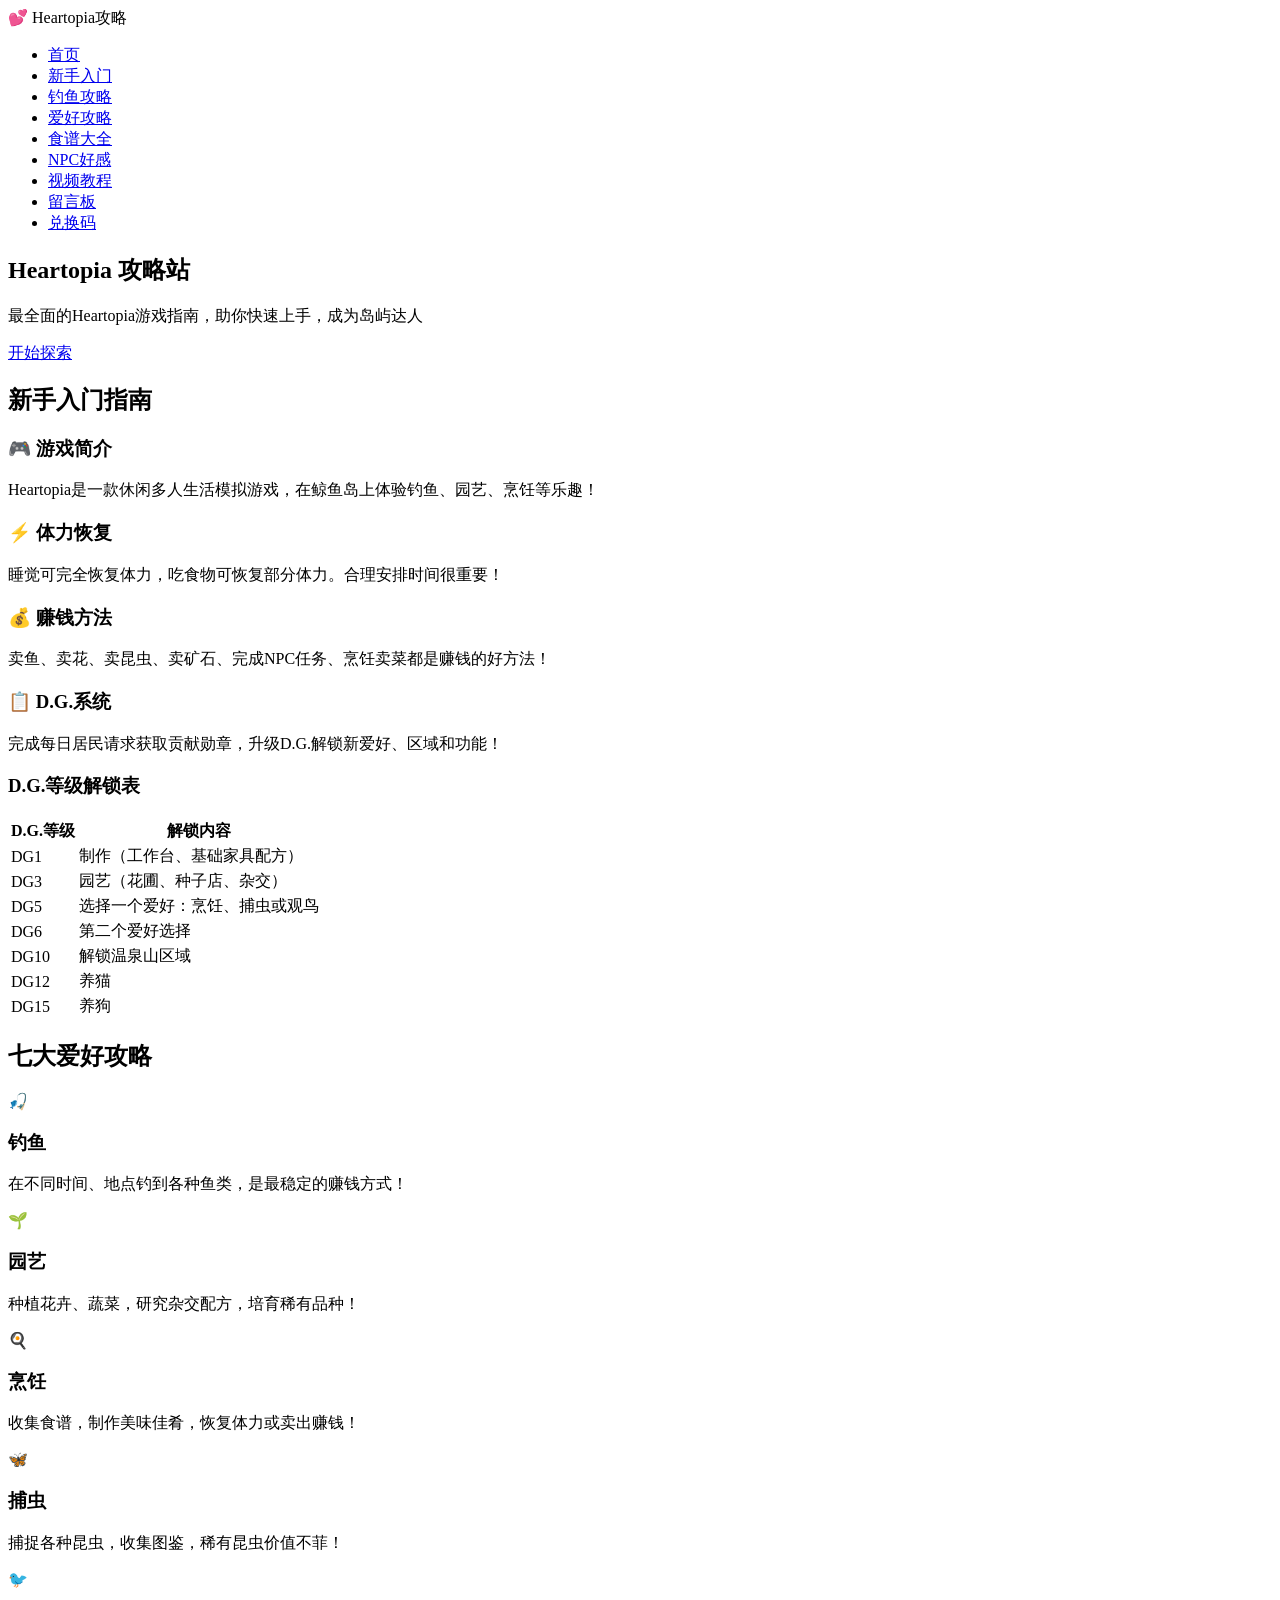
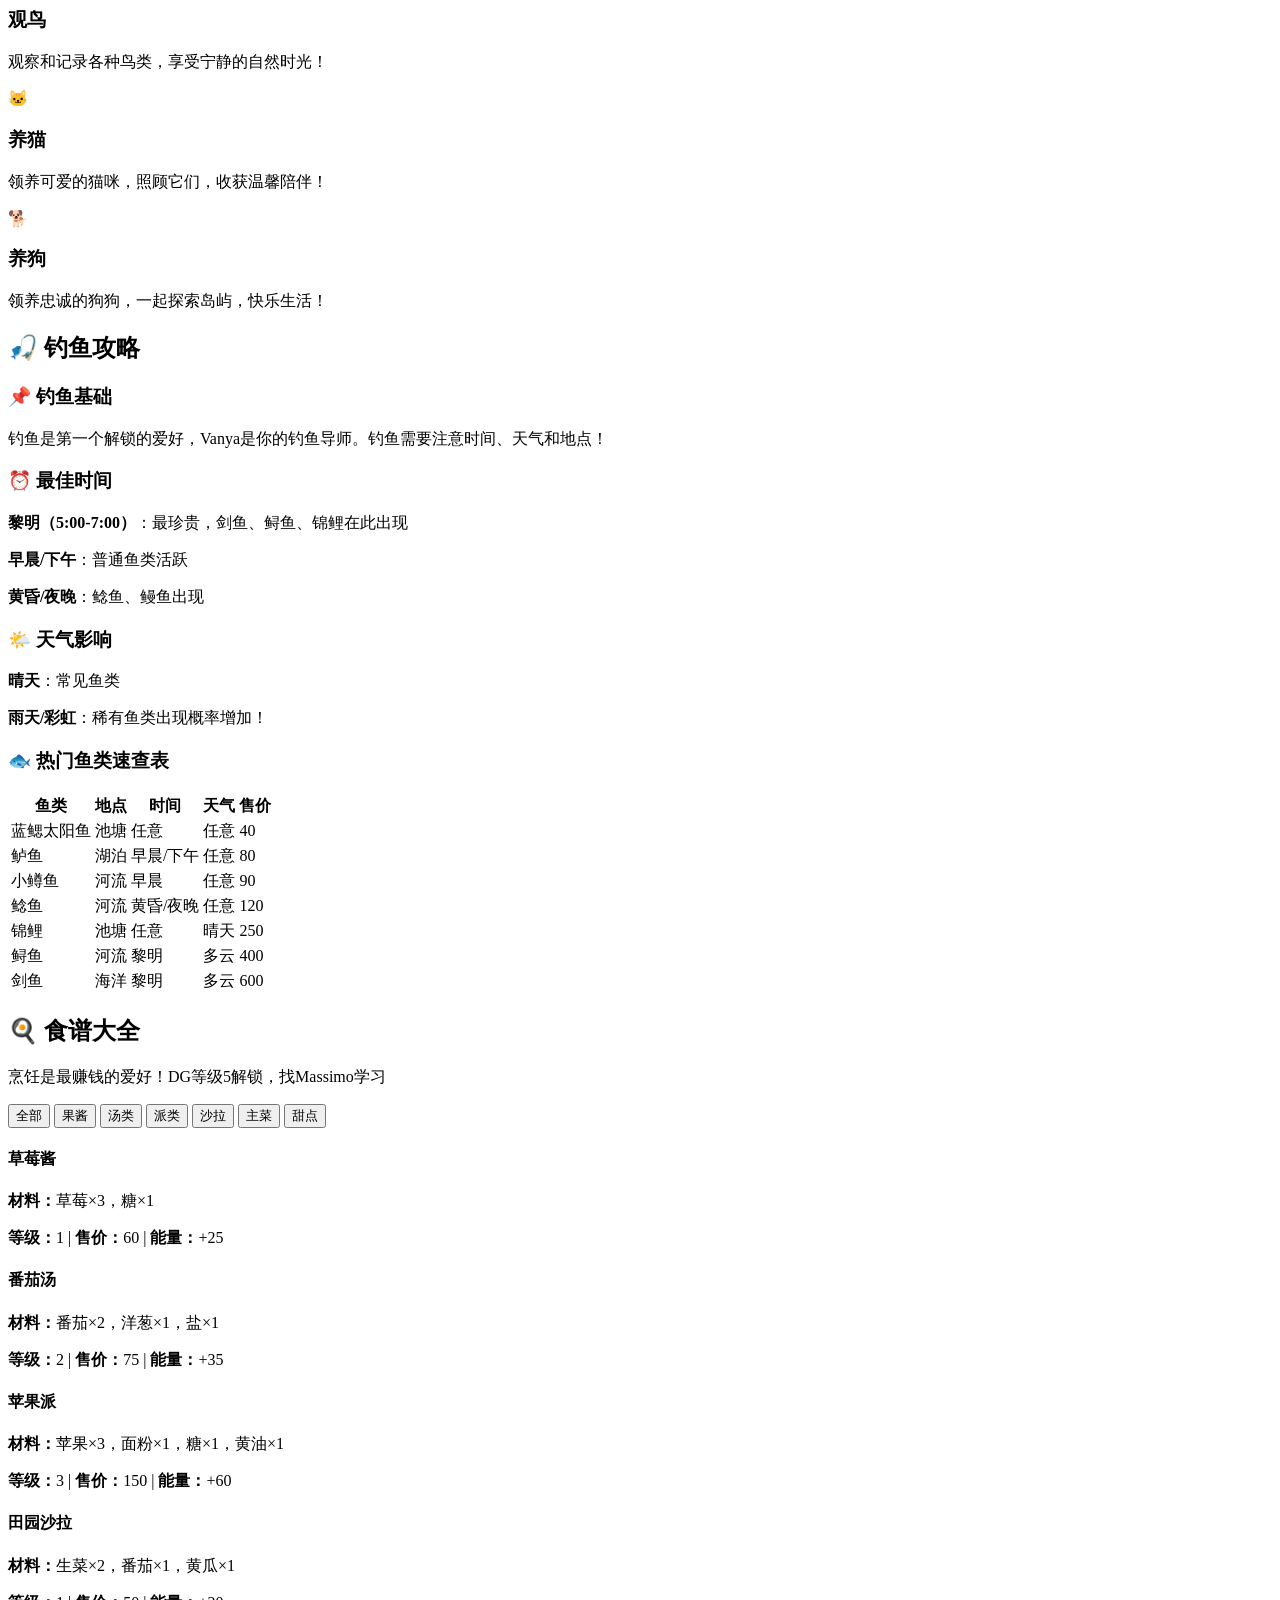
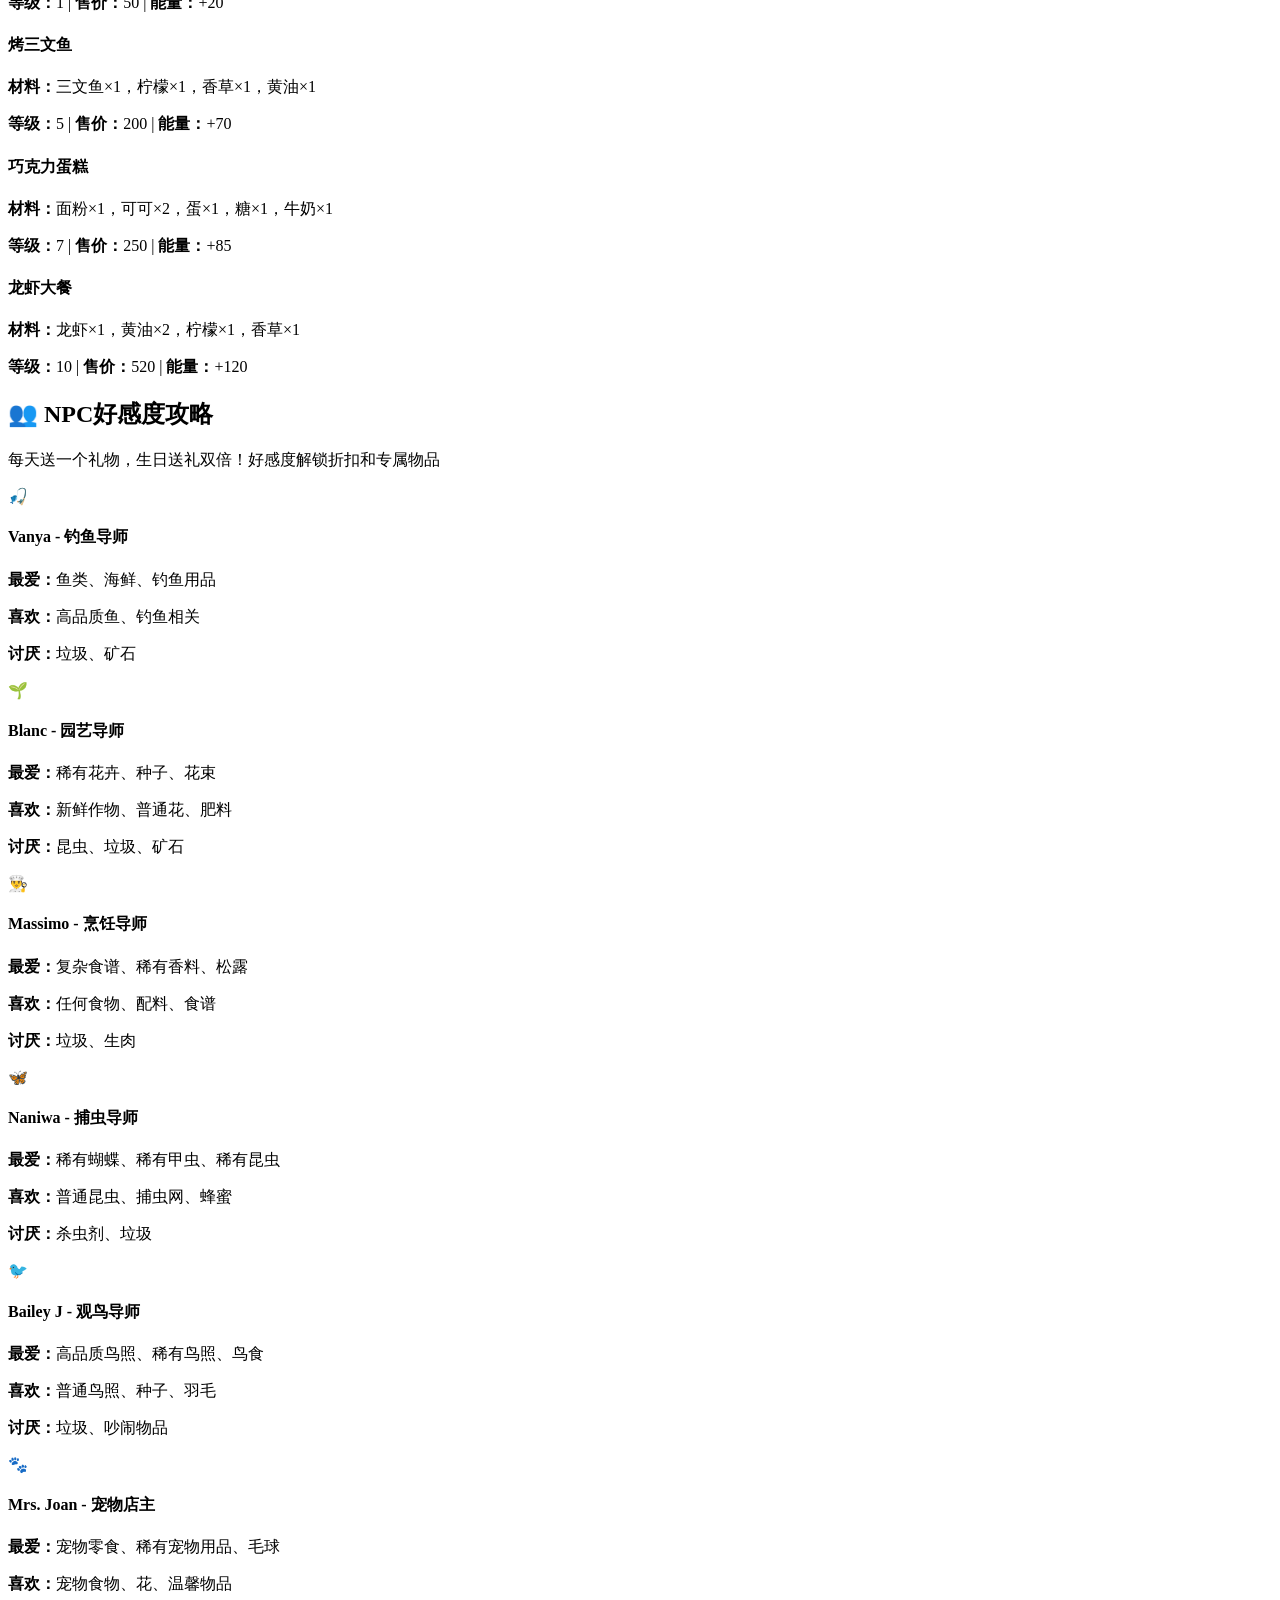
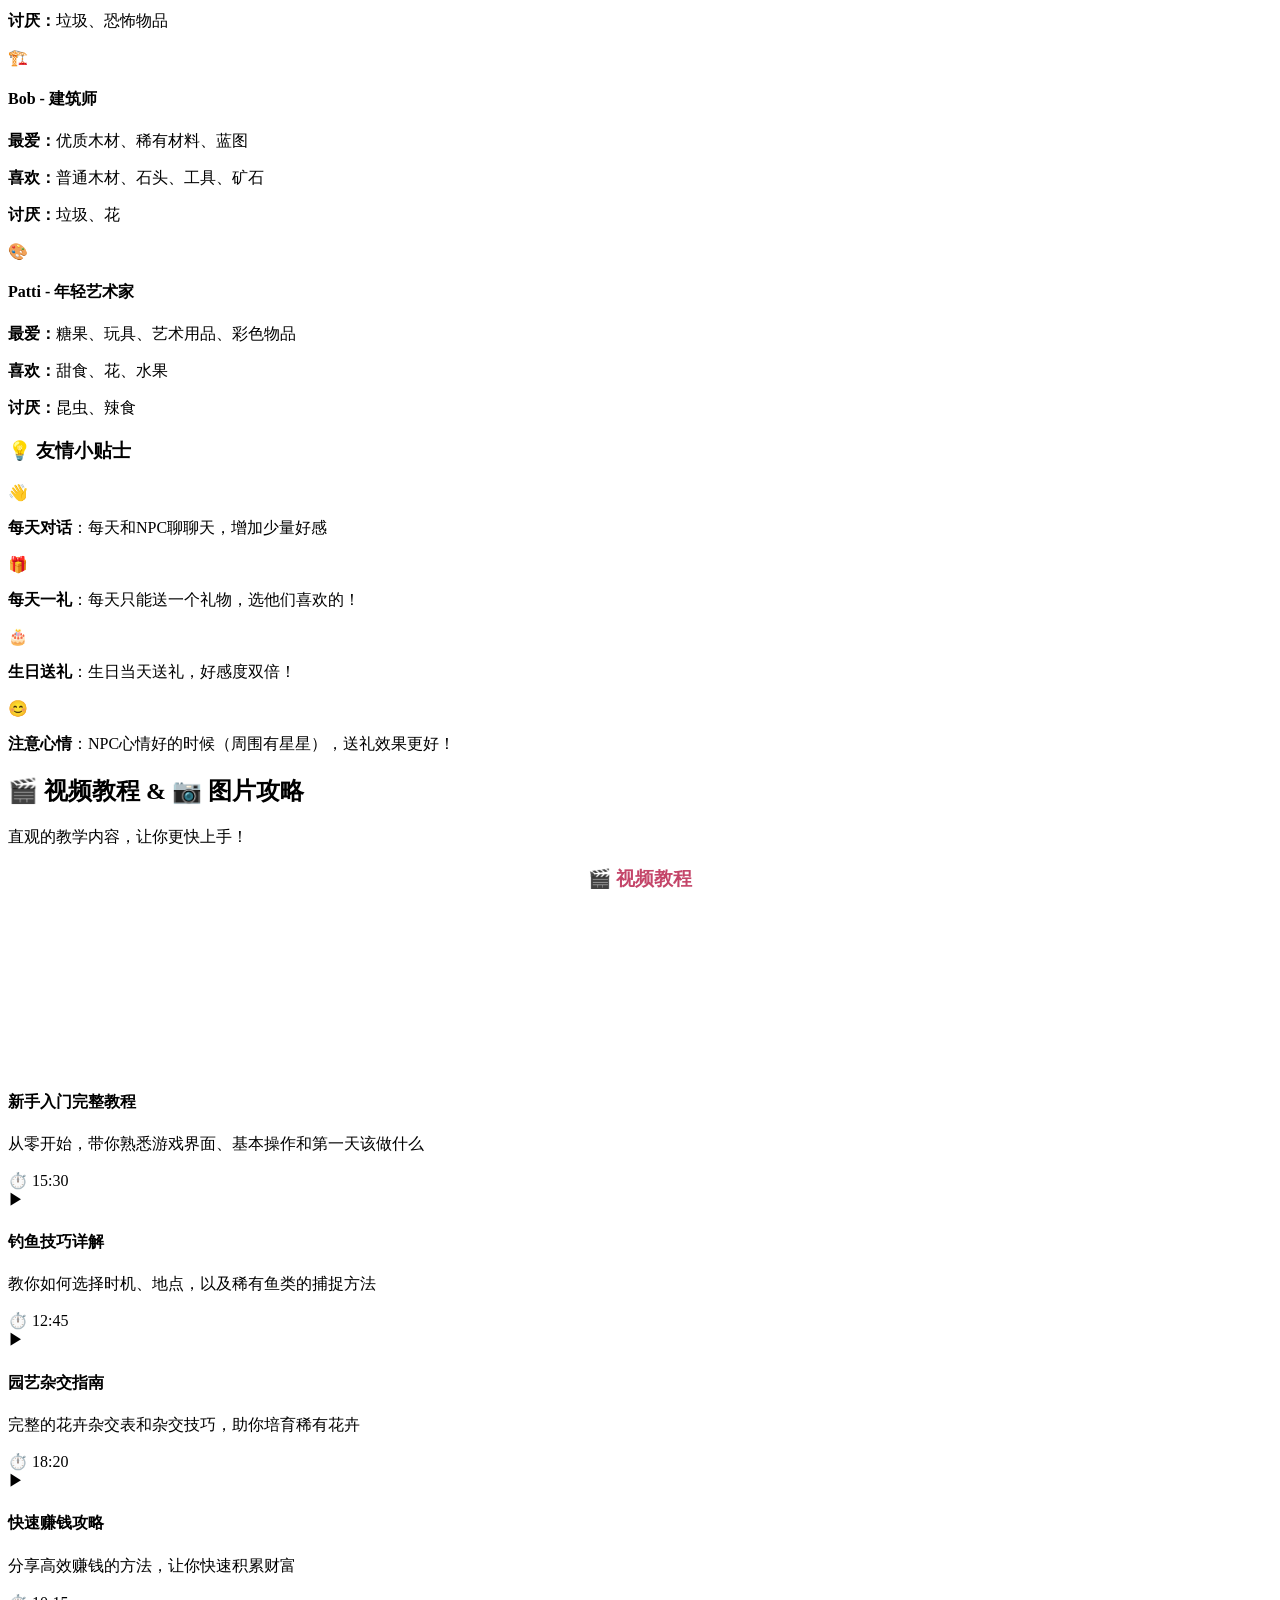
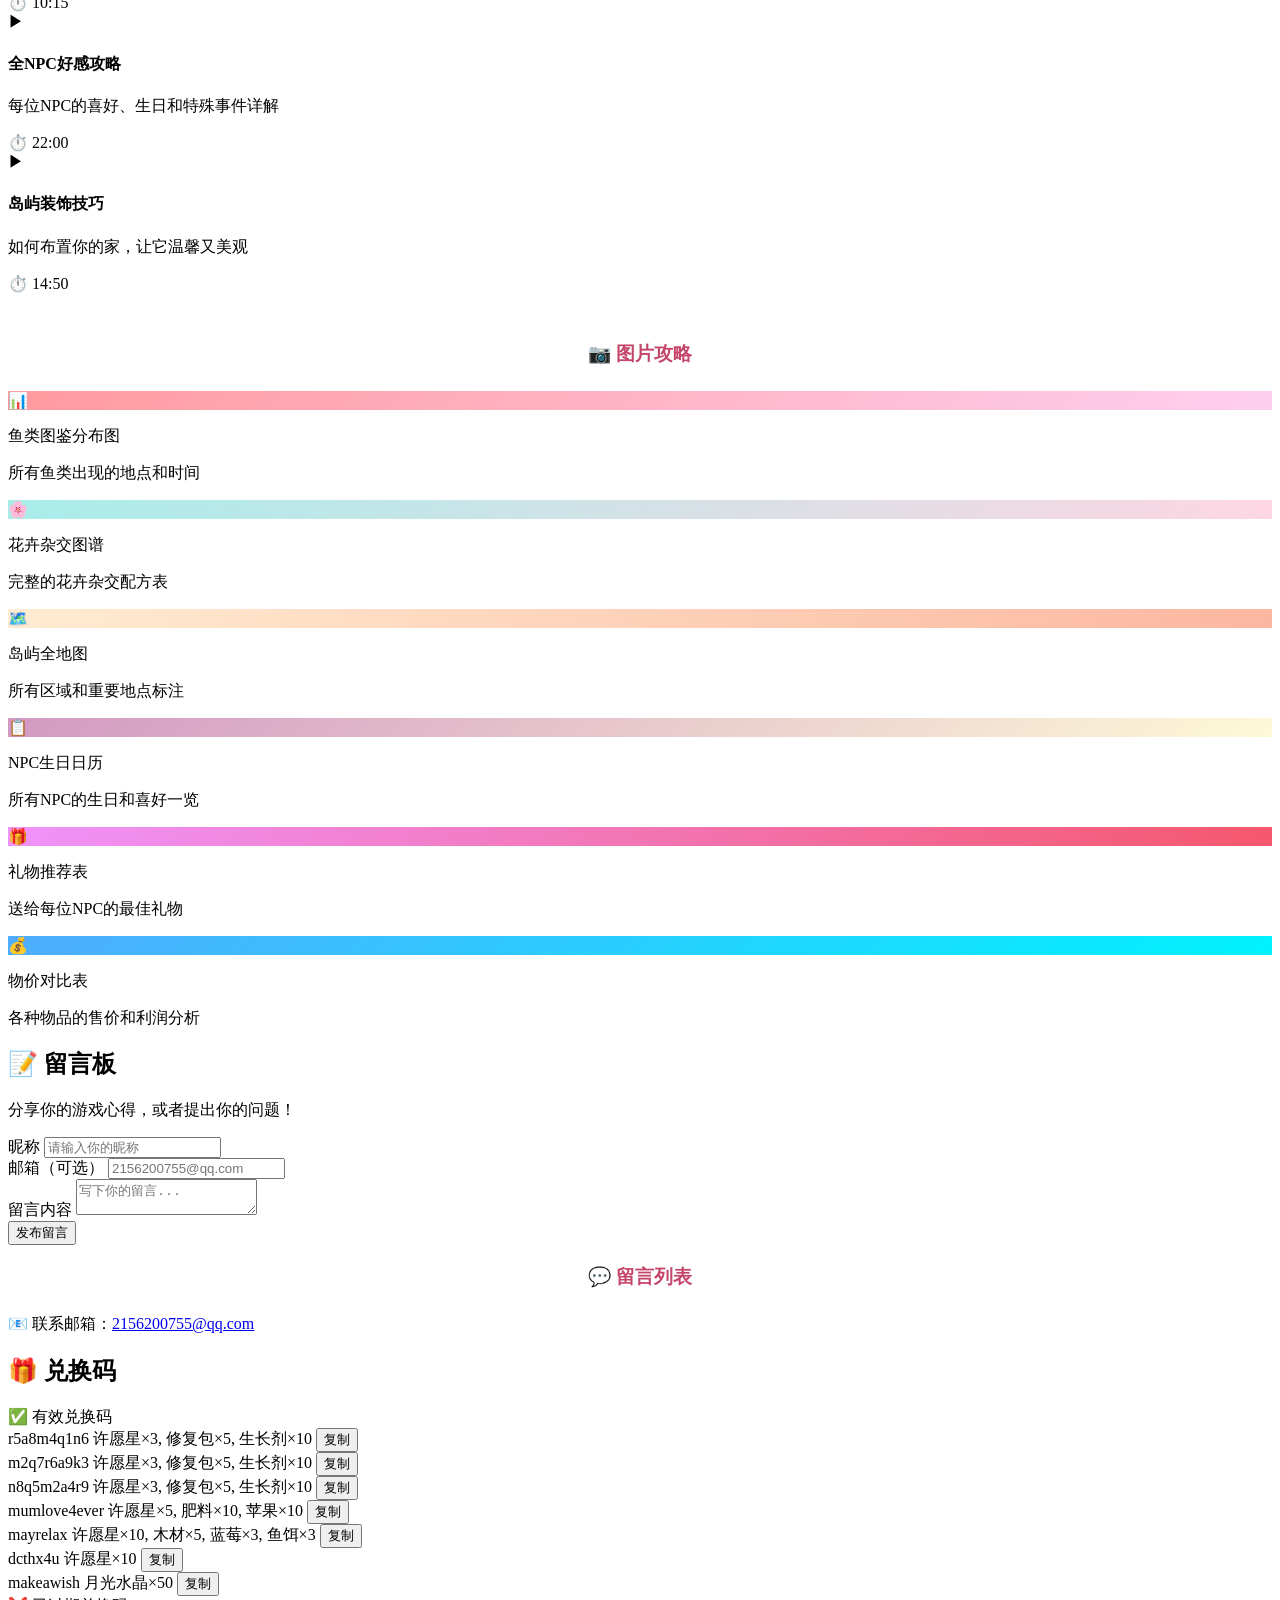
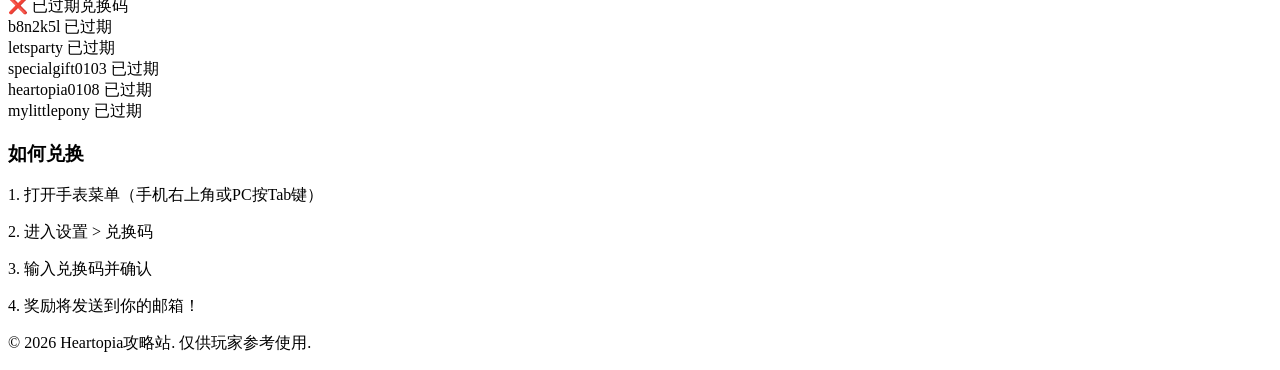
==== heartopia.html @ 23554b56 "Add files via upload" ====
<!DOCTYPE html>
<html lang="zh-CN">
<head>
    <meta charset="UTF-8">
    <meta name="viewport" content="width=device-width, initial-scale=1.0">
    <title>Heartopia攻略站 - 玩家必备指南</title>
    <link rel="stylesheet" href="heartopia.css">
</head>
<body>
    <header>
        <nav class="container">
            <div class="logo">💕 Heartopia攻略</div>
            <ul class="nav-links">
                <li><a href="#home">首页</a></li>
                <li><a href="#beginners">新手入门</a></li>
                <li><a href="#fishing">钓鱼攻略</a></li>
                <li><a href="#hobbies">爱好攻略</a></li>
                <li><a href="#recipes">食谱大全</a></li>
                <li><a href="#npcs">NPC好感</a></li>
                <li><a href="#tutorials">视频教程</a></li>
                <li><a href="#guestbook">留言板</a></li>
                <li><a href="#codes">兑换码</a></li>
            </ul>
        </nav>
    </header>

    <section id="home" class="hero">
        <div class="container">
            <h1>Heartopia 攻略站</h1>
            <p>最全面的Heartopia游戏指南，助你快速上手，成为岛屿达人</p>
            <a href="#beginners" class="btn">开始探索</a>
        </div>
    </section>

    <section id="beginners" class="section">
        <div class="container">
            <h2 class="section-title">新手入门指南</h2>
            <div class="guide-grid">
                <div class="guide-card">
                    <h3>🎮 游戏简介</h3>
                    <p>Heartopia是一款休闲多人生活模拟游戏，在鲸鱼岛上体验钓鱼、园艺、烹饪等乐趣！</p>
                </div>
                <div class="guide-card">
                    <h3>⚡ 体力恢复</h3>
                    <p>睡觉可完全恢复体力，吃食物可恢复部分体力。合理安排时间很重要！</p>
                </div>
                <div class="guide-card">
                    <h3>💰 赚钱方法</h3>
                    <p>卖鱼、卖花、卖昆虫、卖矿石、完成NPC任务、烹饪卖菜都是赚钱的好方法！</p>
                </div>
                <div class="guide-card">
                    <h3>📋 D.G.系统</h3>
                    <p>完成每日居民请求获取贡献勋章，升级D.G.解锁新爱好、区域和功能！</p>
                </div>
            </div>

            <div class="table-container">
                <h3>D.G.等级解锁表</h3>
                <table class="dg-table">
                    <thead>
                        <tr>
                            <th>D.G.等级</th>
                            <th>解锁内容</th>
                        </tr>
                    </thead>
                    <tbody>
                        <tr>
                            <td>DG1</td>
                            <td>制作（工作台、基础家具配方）</td>
                        </tr>
                        <tr>
                            <td>DG3</td>
                            <td>园艺（花圃、种子店、杂交）</td>
                        </tr>
                        <tr>
                            <td>DG5</td>
                            <td>选择一个爱好：烹饪、捕虫或观鸟</td>
                        </tr>
                        <tr>
                            <td>DG6</td>
                            <td>第二个爱好选择</td>
                        </tr>
                        <tr>
                            <td>DG10</td>
                            <td>解锁温泉山区域</td>
                        </tr>
                        <tr>
                            <td>DG12</td>
                            <td>养猫</td>
                        </tr>
                        <tr>
                            <td>DG15</td>
                            <td>养狗</td>
                        </tr>
                    </tbody>
                </table>
            </div>
        </div>
    </section>

    <section id="hobbies" class="section section-alt">
        <div class="container">
            <h2 class="section-title">七大爱好攻略</h2>
            <div class="hobby-grid">
                <div class="hobby-card" data-hobby="fishing">
                    <div class="hobby-icon">🎣</div>
                    <h3>钓鱼</h3>
                    <p>在不同时间、地点钓到各种鱼类，是最稳定的赚钱方式！</p>
                </div>
                <div class="hobby-card" data-hobby="gardening">
                    <div class="hobby-icon">🌱</div>
                    <h3>园艺</h3>
                    <p>种植花卉、蔬菜，研究杂交配方，培育稀有品种！</p>
                </div>
                <div class="hobby-card" data-hobby="cooking">
                    <div class="hobby-icon">🍳</div>
                    <h3>烹饪</h3>
                    <p>收集食谱，制作美味佳肴，恢复体力或卖出赚钱！</p>
                </div>
                <div class="hobby-card" data-hobby="bugs">
                    <div class="hobby-icon">🦋</div>
                    <h3>捕虫</h3>
                    <p>捕捉各种昆虫，收集图鉴，稀有昆虫价值不菲！</p>
                </div>
                <div class="hobby-card" data-hobby="birds">
                    <div class="hobby-icon">🐦</div>
                    <h3>观鸟</h3>
                    <p>观察和记录各种鸟类，享受宁静的自然时光！</p>
                </div>
                <div class="hobby-card" data-hobby="cats">
                    <div class="hobby-icon">🐱</div>
                    <h3>养猫</h3>
                    <p>领养可爱的猫咪，照顾它们，收获温馨陪伴！</p>
                </div>
                <div class="hobby-card" data-hobby="dogs">
                    <div class="hobby-icon">🐕</div>
                    <h3>养狗</h3>
                    <p>领养忠诚的狗狗，一起探索岛屿，快乐生活！</p>
                </div>
            </div>
        </div>
    </section>

    <section id="fishing" class="section">
        <div class="container">
            <h2 class="section-title">🎣 钓鱼攻略</h2>
            <div class="fishing-tips">
                <div class="tip-box">
                    <h3>📌 钓鱼基础</h3>
                    <p>钓鱼是第一个解锁的爱好，Vanya是你的钓鱼导师。钓鱼需要注意时间、天气和地点！</p>
                </div>
                <div class="tip-box">
                    <h3>⏰ 最佳时间</h3>
                    <p><strong>黎明（5:00-7:00）</strong>：最珍贵，剑鱼、鲟鱼、锦鲤在此出现</p>
                    <p><strong>早晨/下午</strong>：普通鱼类活跃</p>
                    <p><strong>黄昏/夜晚</strong>：鲶鱼、鳗鱼出现</p>
                </div>
                <div class="tip-box">
                    <h3>🌤️ 天气影响</h3>
                    <p><strong>晴天</strong>：常见鱼类</p>
                    <p><strong>雨天/彩虹</strong>：稀有鱼类出现概率增加！</p>
                </div>
            </div>
            
            <div class="table-container">
                <h3>🐟 热门鱼类速查表</h3>
                <table class="fish-table">
                    <thead>
                        <tr>
                            <th>鱼类</th>
                            <th>地点</th>
                            <th>时间</th>
                            <th>天气</th>
                            <th>售价</th>
                        </tr>
                    </thead>
                    <tbody>
                        <tr>
                            <td>蓝鳃太阳鱼</td>
                            <td>池塘</td>
                            <td>任意</td>
                            <td>任意</td>
                            <td>40</td>
                        </tr>
                        <tr>
                            <td>鲈鱼</td>
                            <td>湖泊</td>
                            <td>早晨/下午</td>
                            <td>任意</td>
                            <td>80</td>
                        </tr>
                        <tr>
                            <td>小鳟鱼</td>
                            <td>河流</td>
                            <td>早晨</td>
                            <td>任意</td>
                            <td>90</td>
                        </tr>
                        <tr>
                            <td>鲶鱼</td>
                            <td>河流</td>
                            <td>黄昏/夜晚</td>
                            <td>任意</td>
                            <td>120</td>
                        </tr>
                        <tr>
                            <td>锦鲤</td>
                            <td>池塘</td>
                            <td>任意</td>
                            <td>晴天</td>
                            <td>250</td>
                        </tr>
                        <tr>
                            <td>鲟鱼</td>
                            <td>河流</td>
                            <td>黎明</td>
                            <td>多云</td>
                            <td>400</td>
                        </tr>
                        <tr>
                            <td>剑鱼</td>
                            <td>海洋</td>
                            <td>黎明</td>
                            <td>多云</td>
                            <td>600</td>
                        </tr>
                    </tbody>
                </table>
            </div>
        </div>
    </section>

    <section id="recipes" class="section section-alt">
        <div class="container">
            <h2 class="section-title">🍳 食谱大全</h2>
            <p class="section-subtitle">烹饪是最赚钱的爱好！DG等级5解锁，找Massimo学习</p>
            
            <div class="recipe-categories">
                <button class="category-btn active" data-category="all">全部</button>
                <button class="category-btn" data-category="jam">果酱</button>
                <button class="category-btn" data-category="soup">汤类</button>
                <button class="category-btn" data-category="pie">派类</button>
                <button class="category-btn" data-category="salad">沙拉</button>
                <button class="category-btn" data-category="main">主菜</button>
                <button class="category-btn" data-category="dessert">甜点</button>
            </div>
            
            <div class="recipe-list">
                <div class="recipe-card-small" data-category="jam">
                    <h4>草莓酱</h4>
                    <p><strong>材料：</strong>草莓×3，糖×1</p>
                    <p><strong>等级：</strong>1 | <strong>售价：</strong>60 | <strong>能量：</strong>+25</p>
                </div>
                <div class="recipe-card-small" data-category="soup">
                    <h4>番茄汤</h4>
                    <p><strong>材料：</strong>番茄×2，洋葱×1，盐×1</p>
                    <p><strong>等级：</strong>2 | <strong>售价：</strong>75 | <strong>能量：</strong>+35</p>
                </div>
                <div class="recipe-card-small" data-category="pie">
                    <h4>苹果派</h4>
                    <p><strong>材料：</strong>苹果×3，面粉×1，糖×1，黄油×1</p>
                    <p><strong>等级：</strong>3 | <strong>售价：</strong>150 | <strong>能量：</strong>+60</p>
                </div>
                <div class="recipe-card-small" data-category="salad">
                    <h4>田园沙拉</h4>
                    <p><strong>材料：</strong>生菜×2，番茄×1，黄瓜×1</p>
                    <p><strong>等级：</strong>1 | <strong>售价：</strong>50 | <strong>能量：</strong>+20</p>
                </div>
                <div class="recipe-card-small" data-category="main">
                    <h4>烤三文鱼</h4>
                    <p><strong>材料：</strong>三文鱼×1，柠檬×1，香草×1，黄油×1</p>
                    <p><strong>等级：</strong>5 | <strong>售价：</strong>200 | <strong>能量：</strong>+70</p>
                </div>
                <div class="recipe-card-small" data-category="dessert">
                    <h4>巧克力蛋糕</h4>
                    <p><strong>材料：</strong>面粉×1，可可×2，蛋×1，糖×1，牛奶×1</p>
                    <p><strong>等级：</strong>7 | <strong>售价：</strong>250 | <strong>能量：</strong>+85</p>
                </div>
                <div class="recipe-card-small" data-category="main">
                    <h4>龙虾大餐</h4>
                    <p><strong>材料：</strong>龙虾×1，黄油×2，柠檬×1，香草×1</p>
                    <p><strong>等级：</strong>10 | <strong>售价：</strong>520 | <strong>能量：</strong>+120</p>
                </div>
            </div>
        </div>
    </section>

    <section id="npcs" class="section">
        <div class="container">
            <h2 class="section-title">👥 NPC好感度攻略</h2>
            <p class="section-subtitle">每天送一个礼物，生日送礼双倍！好感度解锁折扣和专属物品</p>
            
            <div class="npc-grid">
                <div class="npc-card">
                    <div class="npc-avatar">🎣</div>
                    <h4>Vanya - 钓鱼导师</h4>
                    <p><strong>最爱：</strong>鱼类、海鲜、钓鱼用品</p>
                    <p><strong>喜欢：</strong>高品质鱼、钓鱼相关</p>
                    <p><strong>讨厌：</strong>垃圾、矿石</p>
                </div>
                <div class="npc-card">
                    <div class="npc-avatar">🌱</div>
                    <h4>Blanc - 园艺导师</h4>
                    <p><strong>最爱：</strong>稀有花卉、种子、花束</p>
                    <p><strong>喜欢：</strong>新鲜作物、普通花、肥料</p>
                    <p><strong>讨厌：</strong>昆虫、垃圾、矿石</p>
                </div>
                <div class="npc-card">
                    <div class="npc-avatar">👨‍🍳</div>
                    <h4>Massimo - 烹饪导师</h4>
                    <p><strong>最爱：</strong>复杂食谱、稀有香料、松露</p>
                    <p><strong>喜欢：</strong>任何食物、配料、食谱</p>
                    <p><strong>讨厌：</strong>垃圾、生肉</p>
                </div>
                <div class="npc-card">
                    <div class="npc-avatar">🦋</div>
                    <h4>Naniwa - 捕虫导师</h4>
                    <p><strong>最爱：</strong>稀有蝴蝶、稀有甲虫、稀有昆虫</p>
                    <p><strong>喜欢：</strong>普通昆虫、捕虫网、蜂蜜</p>
                    <p><strong>讨厌：</strong>杀虫剂、垃圾</p>
                </div>
                <div class="npc-card">
                    <div class="npc-avatar">🐦</div>
                    <h4>Bailey J - 观鸟导师</h4>
                    <p><strong>最爱：</strong>高品质鸟照、稀有鸟照、鸟食</p>
                    <p><strong>喜欢：</strong>普通鸟照、种子、羽毛</p>
                    <p><strong>讨厌：</strong>垃圾、吵闹物品</p>
                </div>
                <div class="npc-card">
                    <div class="npc-avatar">🐾</div>
                    <h4>Mrs. Joan - 宠物店主</h4>
                    <p><strong>最爱：</strong>宠物零食、稀有宠物用品、毛球</p>
                    <p><strong>喜欢：</strong>宠物食物、花、温馨物品</p>
                    <p><strong>讨厌：</strong>垃圾、恐怖物品</p>
                </div>
                <div class="npc-card">
                    <div class="npc-avatar">🏗️</div>
                    <h4>Bob - 建筑师</h4>
                    <p><strong>最爱：</strong>优质木材、稀有材料、蓝图</p>
                    <p><strong>喜欢：</strong>普通木材、石头、工具、矿石</p>
                    <p><strong>讨厌：</strong>垃圾、花</p>
                </div>
                <div class="npc-card">
                    <div class="npc-avatar">🎨</div>
                    <h4>Patti - 年轻艺术家</h4>
                    <p><strong>最爱：</strong>糖果、玩具、艺术用品、彩色物品</p>
                    <p><strong>喜欢：</strong>甜食、花、水果</p>
                    <p><strong>讨厌：</strong>昆虫、辣食</p>
                </div>
            </div>
            
            <div class="friendship-tips">
                <h3>💡 友情小贴士</h3>
                <div class="tips-row">
                    <div class="tip-item">
                        <span class="tip-icon">👋</span>
                        <p><strong>每天对话</strong>：每天和NPC聊聊天，增加少量好感</p>
                    </div>
                    <div class="tip-item">
                        <span class="tip-icon">🎁</span>
                        <p><strong>每天一礼</strong>：每天只能送一个礼物，选他们喜欢的！</p>
                    </div>
                    <div class="tip-item">
                        <span class="tip-icon">🎂</span>
                        <p><strong>生日送礼</strong>：生日当天送礼，好感度双倍！</p>
                    </div>
                    <div class="tip-item">
                        <span class="tip-icon">😊</span>
                        <p><strong>注意心情</strong>：NPC心情好的时候（周围有星星），送礼效果更好！</p>
                    </div>
                </div>
            </div>
        </div>
    </section>

    <section id="tutorials" class="section section-alt">
        <div class="container">
            <h2 class="section-title">🎬 视频教程 & 📷 图片攻略</h2>
            <p class="section-subtitle">直观的教学内容，让你更快上手！</p>

            <h3 style="text-align: center; color: #c44569; margin-bottom: 1.5rem;">🎬 视频教程</h3>
            <div class="video-grid">
                <div class="video-card">
                    <div class="video-thumbnail">
                        <iframe class="bilibili-player" src="//player.bilibili.com/player.html?bvid=BV1SZbkeNE5a&page=1&autoplay=0" scrolling="no" border="0" frameborder="no" framespacing="0" allowfullscreen="true"></iframe>
                    </div>
                    <div class="video-info">
                        <h4>新手入门完整教程</h4>
                        <p>从零开始，带你熟悉游戏界面、基本操作和第一天该做什么</p>
                        <span class="video-duration">⏱️ 15:30</span>
                    </div>
                </div>
                <div class="video-card">
                    <div class="video-thumbnail">
                        <div class="video-placeholder">
                            <span class="play-icon">▶</span>
                        </div>
                    </div>
                    <div class="video-info">
                        <h4>钓鱼技巧详解</h4>
                        <p>教你如何选择时机、地点，以及稀有鱼类的捕捉方法</p>
                        <span class="video-duration">⏱️ 12:45</span>
                    </div>
                </div>
                <div class="video-card">
                    <div class="video-thumbnail">
                        <div class="video-placeholder">
                            <span class="play-icon">▶</span>
                        </div>
                    </div>
                    <div class="video-info">
                        <h4>园艺杂交指南</h4>
                        <p>完整的花卉杂交表和杂交技巧，助你培育稀有花卉</p>
                        <span class="video-duration">⏱️ 18:20</span>
                    </div>
                </div>
                <div class="video-card">
                    <div class="video-thumbnail">
                        <div class="video-placeholder">
                            <span class="play-icon">▶</span>
                        </div>
                    </div>
                    <div class="video-info">
                        <h4>快速赚钱攻略</h4>
                        <p>分享高效赚钱的方法，让你快速积累财富</p>
                        <span class="video-duration">⏱️ 10:15</span>
                    </div>
                </div>
                <div class="video-card">
                    <div class="video-thumbnail">
                        <div class="video-placeholder">
                            <span class="play-icon">▶</span>
                        </div>
                    </div>
                    <div class="video-info">
                        <h4>全NPC好感攻略</h4>
                        <p>每位NPC的喜好、生日和特殊事件详解</p>
                        <span class="video-duration">⏱️ 22:00</span>
                    </div>
                </div>
                <div class="video-card">
                    <div class="video-thumbnail">
                        <div class="video-placeholder">
                            <span class="play-icon">▶</span>
                        </div>
                    </div>
                    <div class="video-info">
                        <h4>岛屿装饰技巧</h4>
                        <p>如何布置你的家，让它温馨又美观</p>
                        <span class="video-duration">⏱️ 14:50</span>
                    </div>
                </div>
            </div>

            <h3 style="text-align: center; color: #c44569; margin: 3rem 0 1.5rem;">📷 图片攻略</h3>
            <div class="gallery-grid">
                <div class="gallery-item">
                    <div class="gallery-placeholder" style="background: linear-gradient(135deg, #ff9a9e 0%, #fecfef 100%);">
                        <span>📊</span>
                    </div>
                    <p class="gallery-title">鱼类图鉴分布图</p>
                    <p class="gallery-desc">所有鱼类出现的地点和时间</p>
                </div>
                <div class="gallery-item">
                    <div class="gallery-placeholder" style="background: linear-gradient(135deg, #a8edea 0%, #fed6e3 100%);">
                        <span>🌸</span>
                    </div>
                    <p class="gallery-title">花卉杂交图谱</p>
                    <p class="gallery-desc">完整的花卉杂交配方表</p>
                </div>
                <div class="gallery-item">
                    <div class="gallery-placeholder" style="background: linear-gradient(135deg, #ffecd2 0%, #fcb69f 100%);">
                        <span>🗺️</span>
                    </div>
                    <p class="gallery-title">岛屿全地图</p>
                    <p class="gallery-desc">所有区域和重要地点标注</p>
                </div>
                <div class="gallery-item">
                    <div class="gallery-placeholder" style="background: linear-gradient(135deg, #d299c2 0%, #fef9d7 100%);">
                        <span>📋</span>
                    </div>
                    <p class="gallery-title">NPC生日日历</p>
                    <p class="gallery-desc">所有NPC的生日和喜好一览</p>
                </div>
                <div class="gallery-item">
                    <div class="gallery-placeholder" style="background: linear-gradient(135deg, #f093fb 0%, #f5576c 100%);">
                        <span>🎁</span>
                    </div>
                    <p class="gallery-title">礼物推荐表</p>
                    <p class="gallery-desc">送给每位NPC的最佳礼物</p>
                </div>
                <div class="gallery-item">
                    <div class="gallery-placeholder" style="background: linear-gradient(135deg, #4facfe 0%, #00f2fe 100%);">
                        <span>💰</span>
                    </div>
                    <p class="gallery-title">物价对比表</p>
                    <p class="gallery-desc">各种物品的售价和利润分析</p>
                </div>
            </div>
        </div>
    </section>

    <section id="guestbook" class="section">
        <div class="container">
            <h2 class="section-title">📝 留言板</h2>
            <p class="section-subtitle">分享你的游戏心得，或者提出你的问题！</p>

            <div class="guestbook-form">
                <div class="form-group">
                    <label for="guest-name">昵称</label>
                    <input type="text" id="guest-name" placeholder="请输入你的昵称" required>
                </div>
                <div class="form-group">
                    <label for="guest-email">邮箱（可选）</label>
                    <input type="email" id="guest-email" placeholder="2156200755@qq.com">
                </div>
                <div class="form-group">
                    <label for="guest-message">留言内容</label>
                    <textarea id="guest-message" placeholder="写下你的留言..." required></textarea>
                </div>
                <button class="submit-btn" onclick="submitGuestbook()">发布留言</button>
            </div>

            <div class="messages-container">
                <h3 style="text-align: center; color: #c44569; margin-bottom: 1.5rem;">💬 留言列表</h3>
                <div id="messages-list"></div>
            </div>

            <div class="contact-info">
                <p>📧 联系邮箱：<a href="mailto:2156200755@qq.com">2156200755@qq.com</a></p>
            </div>
        </div>
    </section>

    <section id="codes" class="section section-alt">
        <div class="container">
            <h2 class="section-title">🎁 兑换码</h2>
            <div class="codes-container">
                <div class="code-card active">
                    <div class="code-title">✅ 有效兑换码</div>
                    <div class="code-item">
                        <span class="code">r5a8m4q1n6</span>
                        <span class="reward-tag">许愿星×3, 修复包×5, 生长剂×10</span>
                        <button class="copy-btn" onclick="copyCode('r5a8m4q1n6')">复制</button>
                    </div>
                    <div class="code-item">
                        <span class="code">m2q7r6a9k3</span>
                        <span class="reward-tag">许愿星×3, 修复包×5, 生长剂×10</span>
                        <button class="copy-btn" onclick="copyCode('m2q7r6a9k3')">复制</button>
                    </div>
                    <div class="code-item">
                        <span class="code">n8q5m2a4r9</span>
                        <span class="reward-tag">许愿星×3, 修复包×5, 生长剂×10</span>
                        <button class="copy-btn" onclick="copyCode('n8q5m2a4r9')">复制</button>
                    </div>
                    <div class="code-item">
                        <span class="code">mumlove4ever</span>
                        <span class="reward-tag">许愿星×5, 肥料×10, 苹果×10</span>
                        <button class="copy-btn" onclick="copyCode('mumlove4ever')">复制</button>
                    </div>
                    <div class="code-item">
                        <span class="code">mayrelax</span>
                        <span class="reward-tag">许愿星×10, 木材×5, 蓝莓×3, 鱼饵×3</span>
                        <button class="copy-btn" onclick="copyCode('mayrelax')">复制</button>
                    </div>
                    <div class="code-item">
                        <span class="code">dcthx4u</span>
                        <span class="reward-tag">许愿星×10</span>
                        <button class="copy-btn" onclick="copyCode('dcthx4u')">复制</button>
                    </div>
                    <div class="code-item">
                        <span class="code">makeawish</span>
                        <span class="reward-tag">月光水晶×50</span>
                        <button class="copy-btn" onclick="copyCode('makeawish')">复制</button>
                    </div>
                </div>
                <div class="code-card expired">
                    <div class="code-title">❌ 已过期兑换码</div>
                    <div class="code-item">
                        <span class="code">b8n2k5l</span>
                        <span class="expired-tag">已过期</span>
                    </div>
                    <div class="code-item">
                        <span class="code">letsparty</span>
                        <span class="expired-tag">已过期</span>
                    </div>
                    <div class="code-item">
                        <span class="code">specialgift0103</span>
                        <span class="expired-tag">已过期</span>
                    </div>
                    <div class="code-item">
                        <span class="code">heartopia0108</span>
                        <span class="expired-tag">已过期</span>
                    </div>
                    <div class="code-item">
                        <span class="code">mylittlepony</span>
                        <span class="expired-tag">已过期</span>
                    </div>
                </div>
            </div>
            <div class="redeem-tip">
                <h3>如何兑换</h3>
                <p>1. 打开手表菜单（手机右上角或PC按Tab键）</p>
                <p>2. 进入设置 > 兑换码</p>
                <p>3. 输入兑换码并确认</p>
                <p>4. 奖励将发送到你的邮箱！</p>
            </div>
        </div>
    </section>

    <footer>
        <div class="container">
            <p>&copy; 2026 Heartopia攻略站. 仅供玩家参考使用.</p>
        </div>
    </footer>

    <script src="heartopia.js"></script>
</body>
</html>
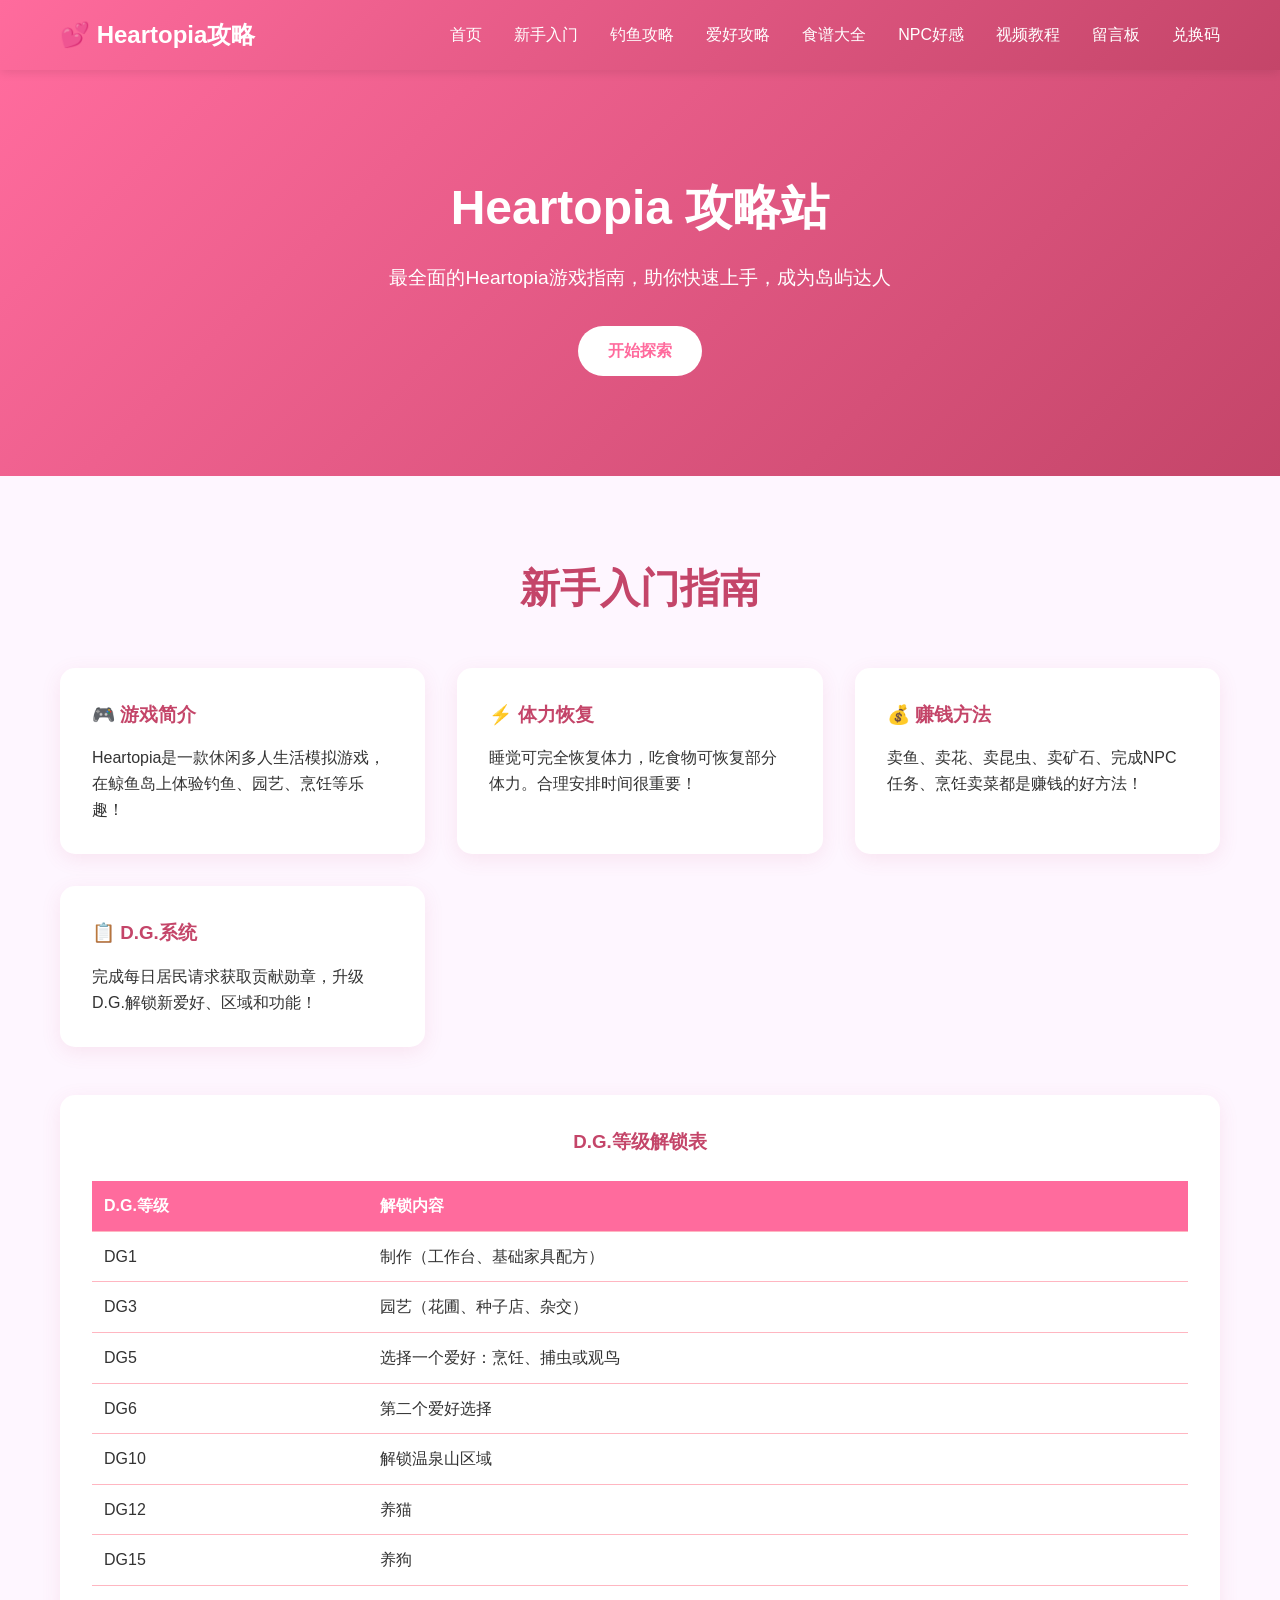
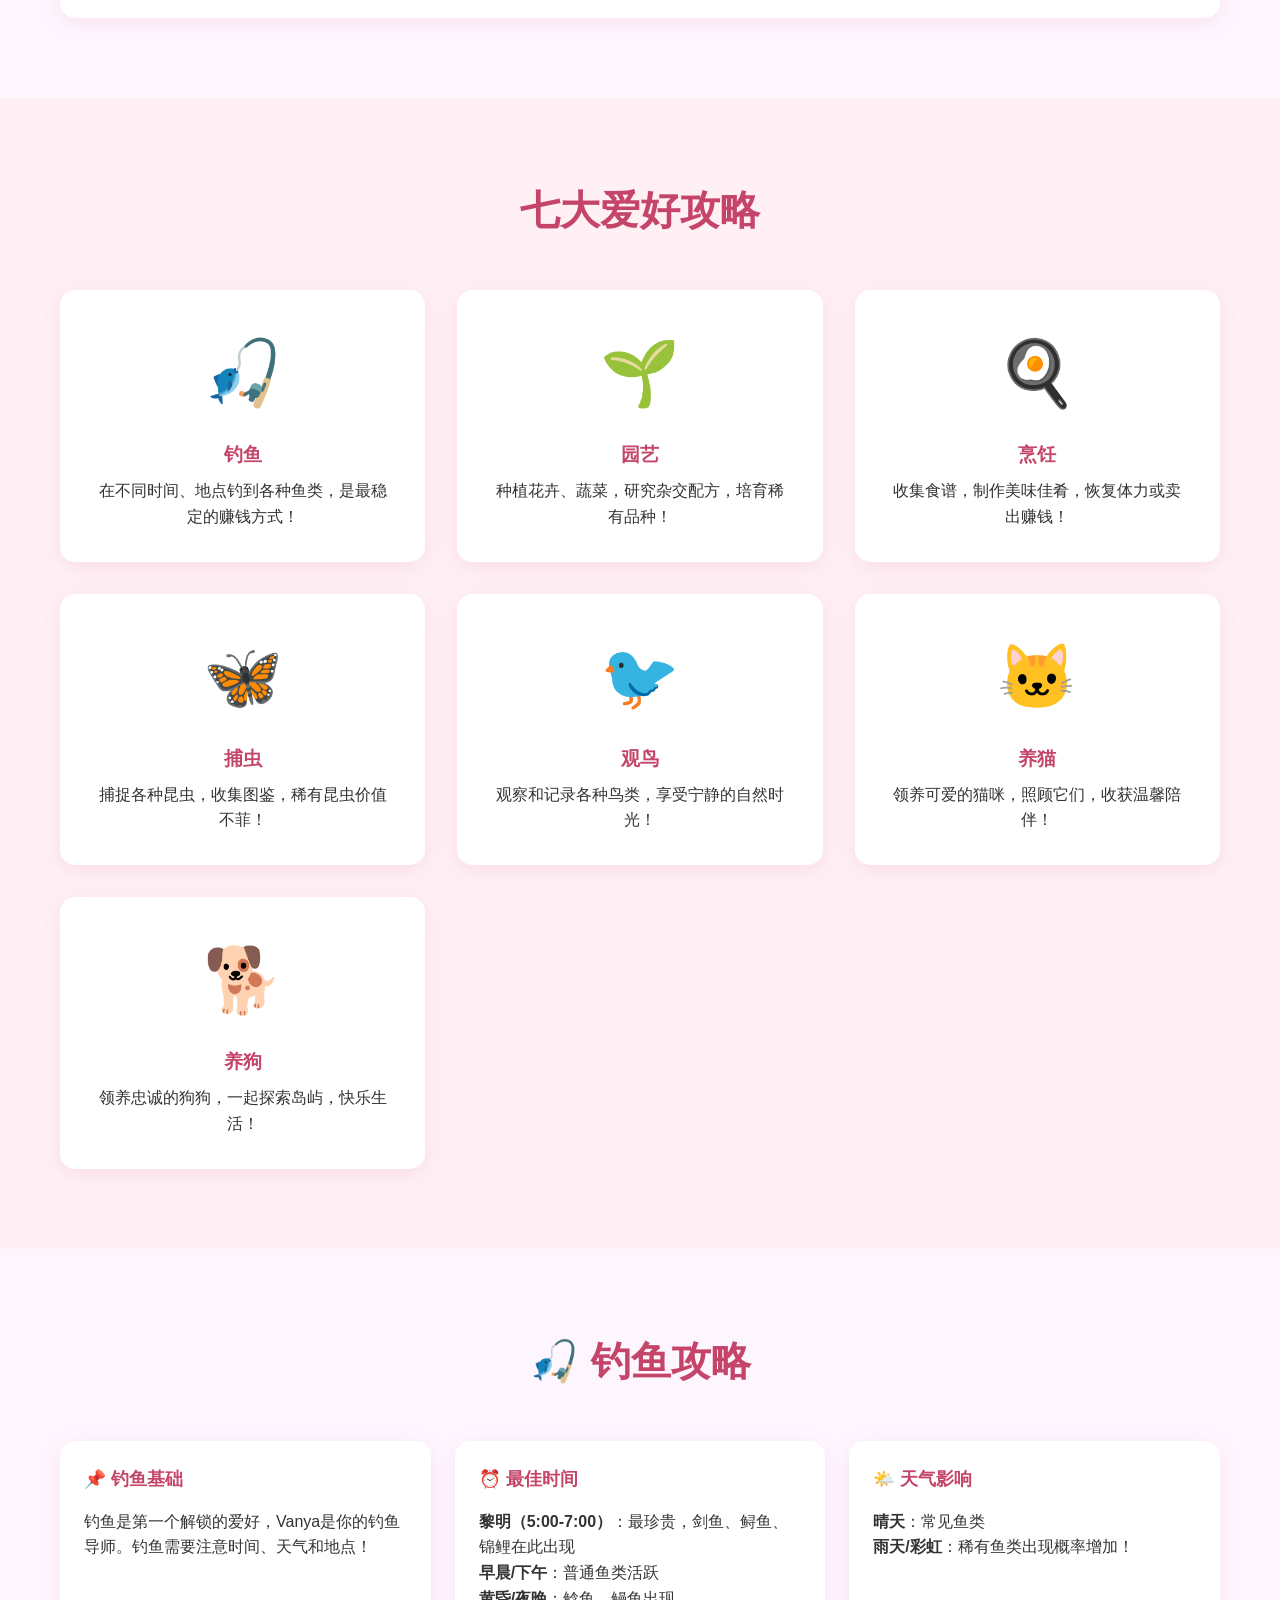
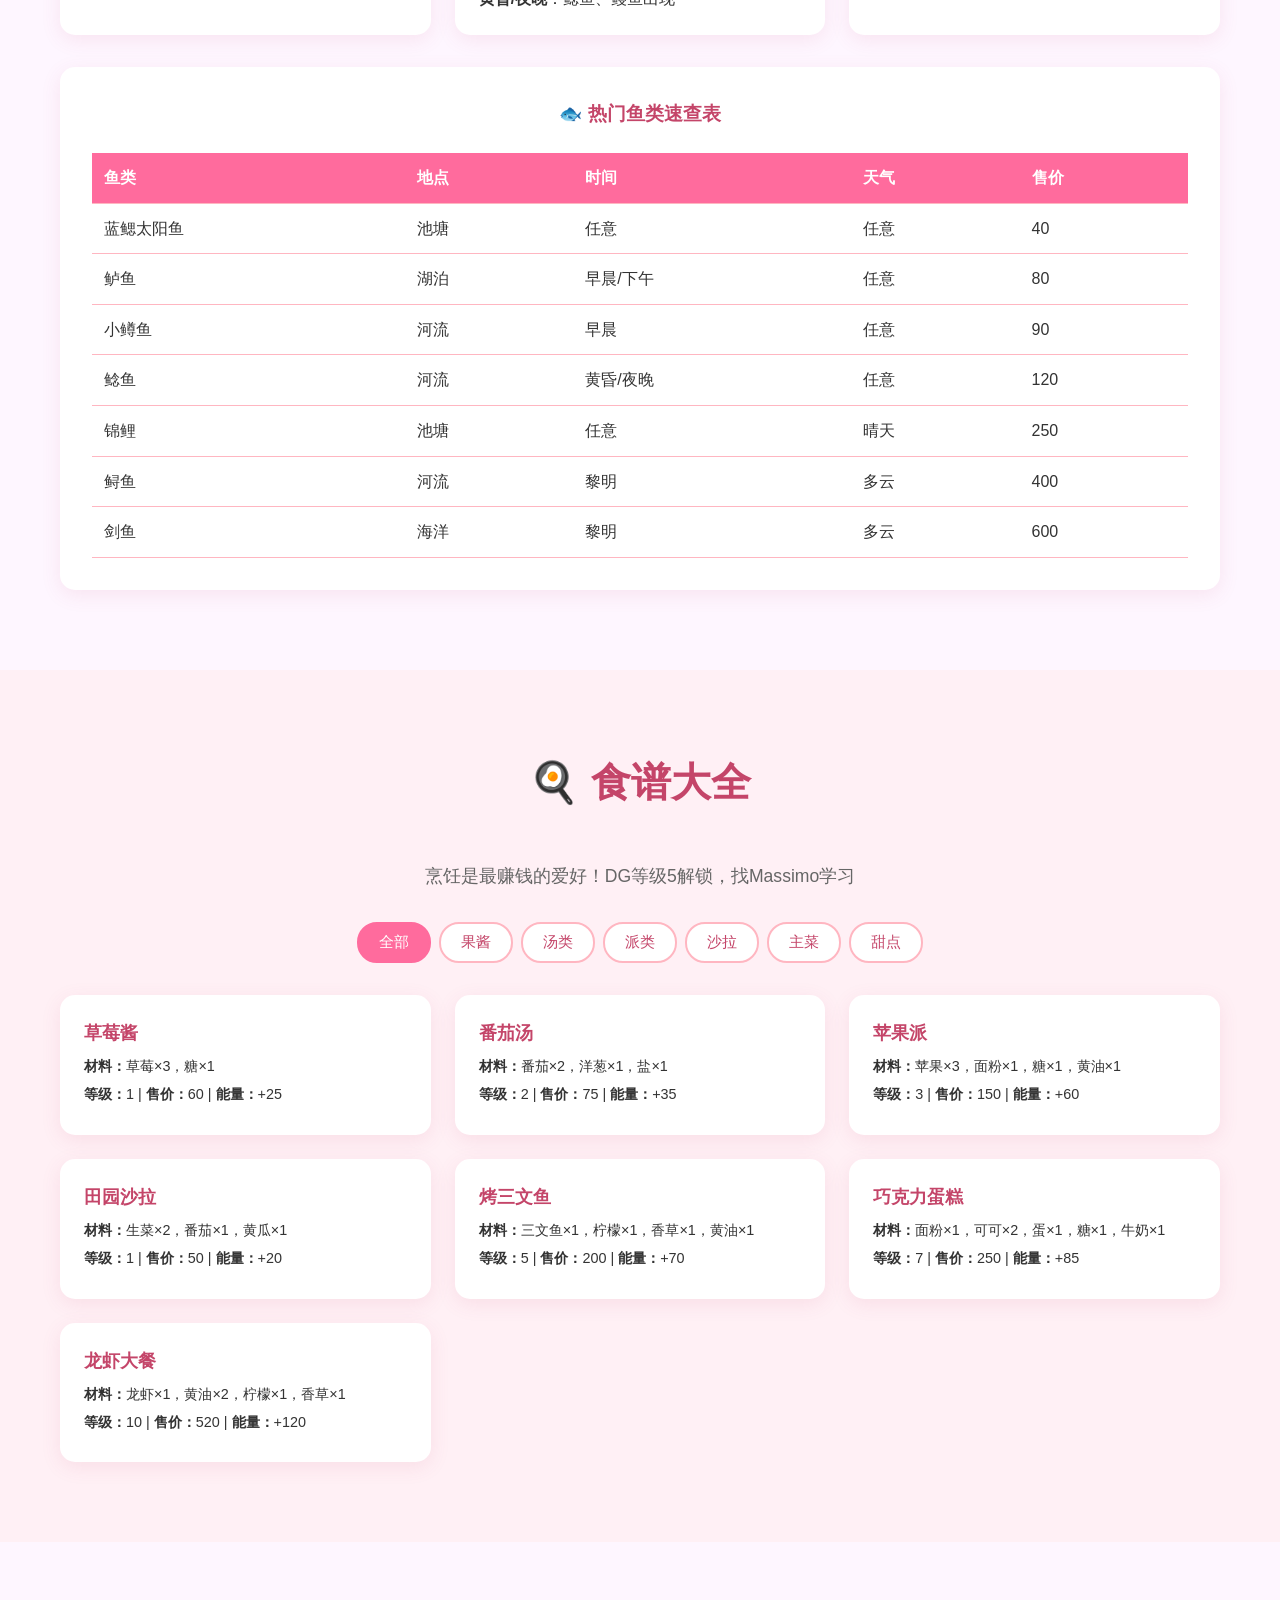
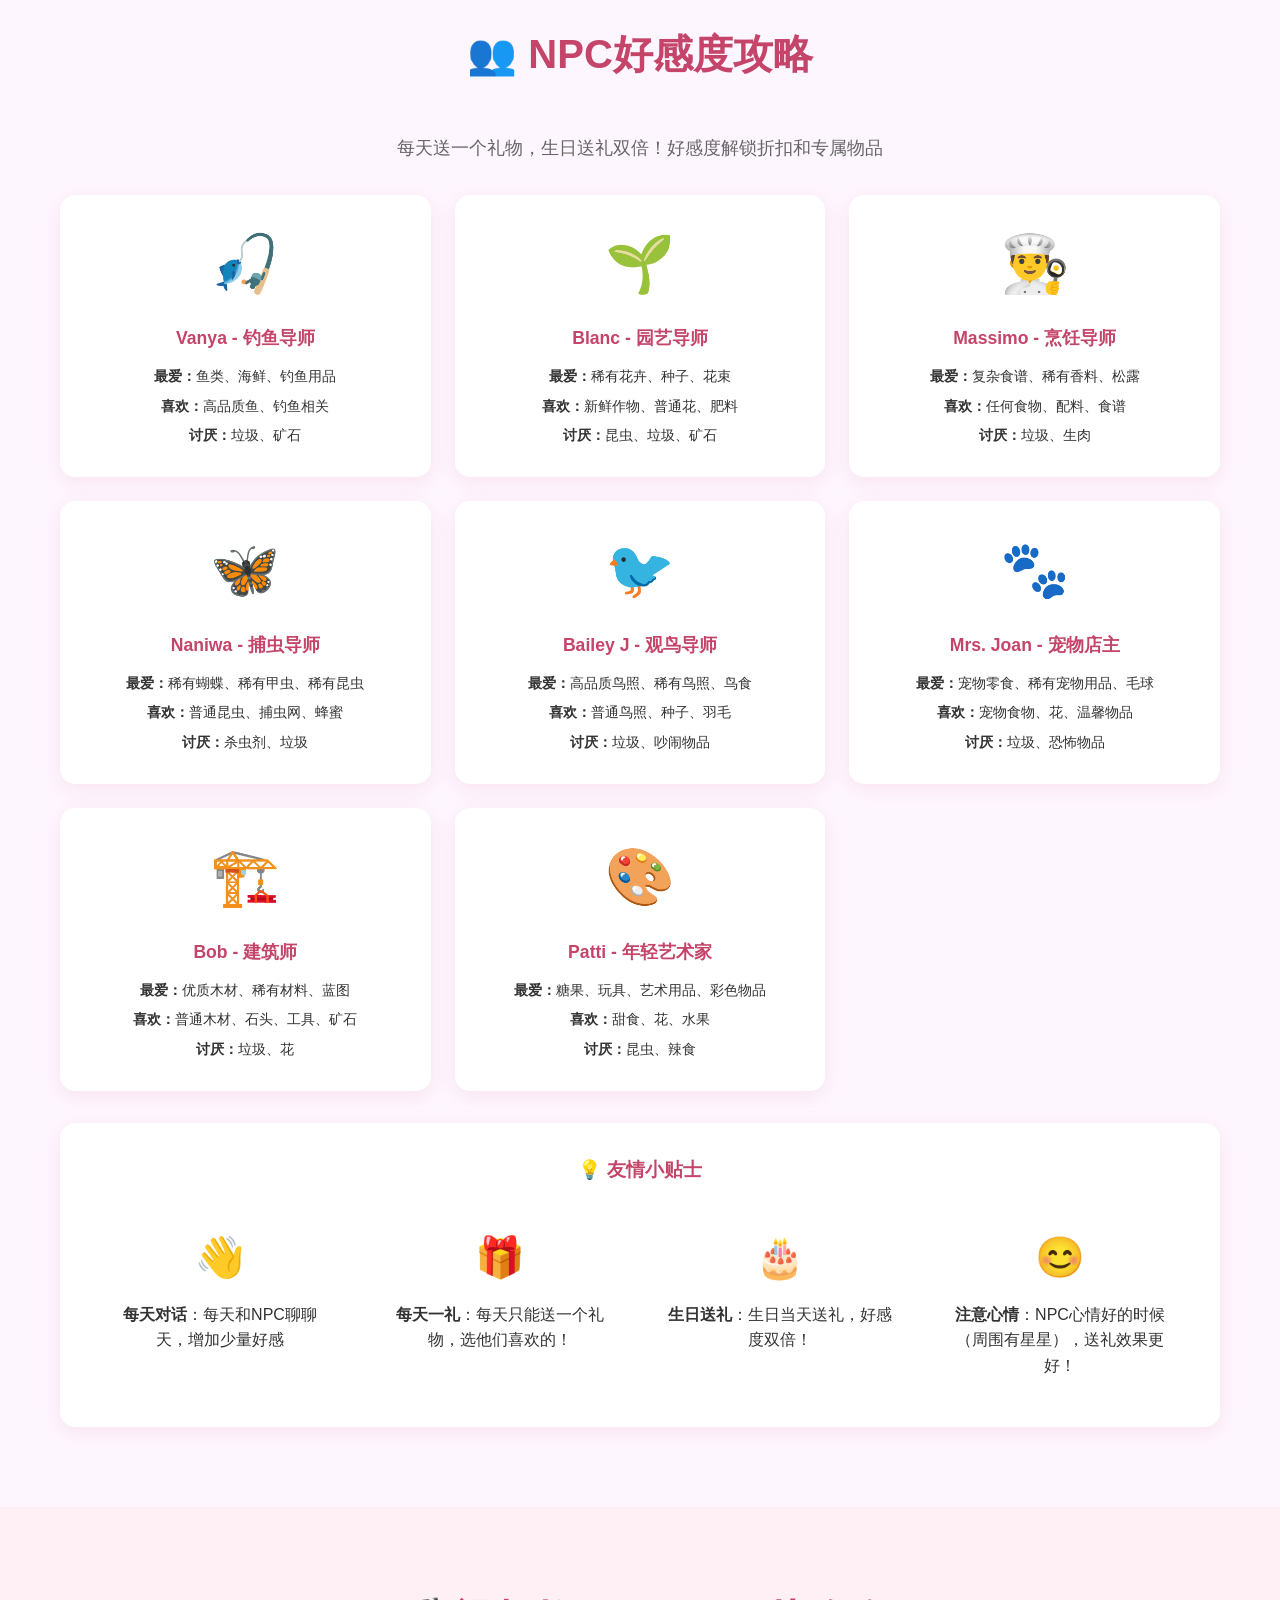
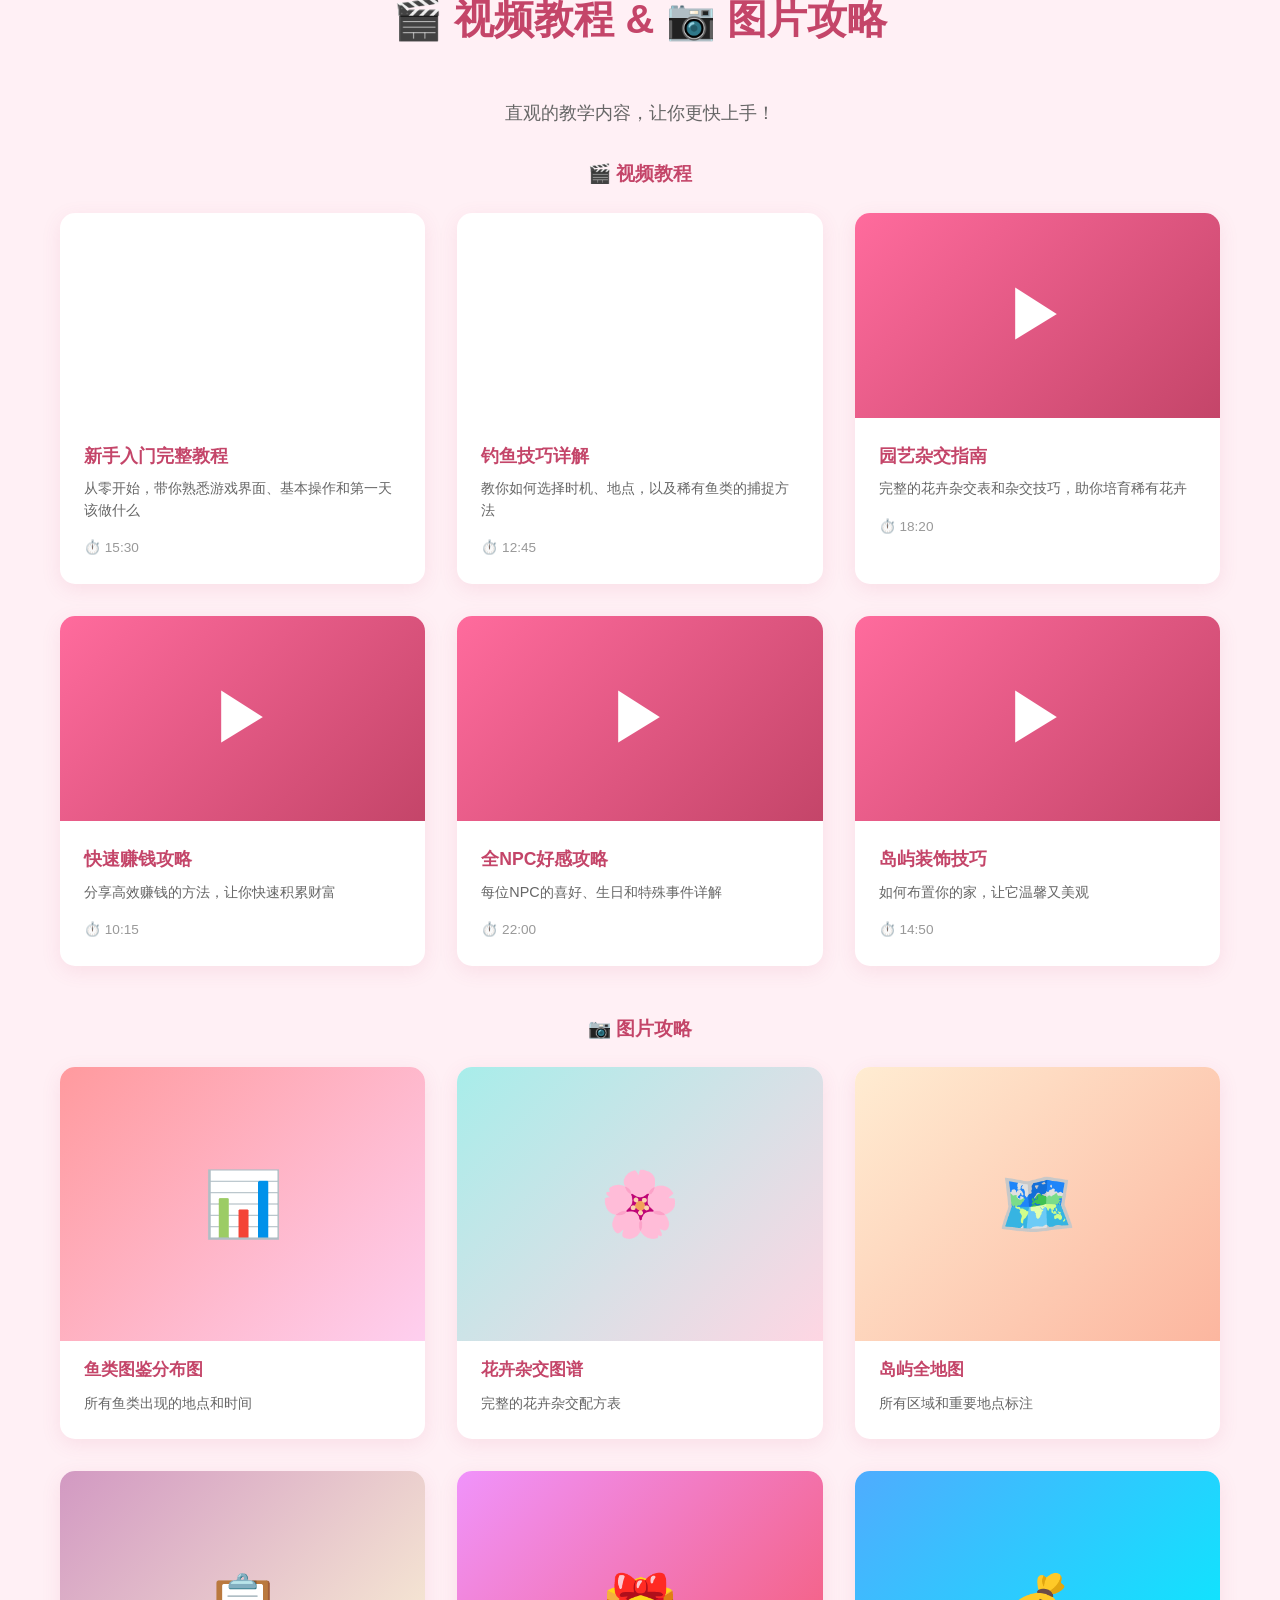
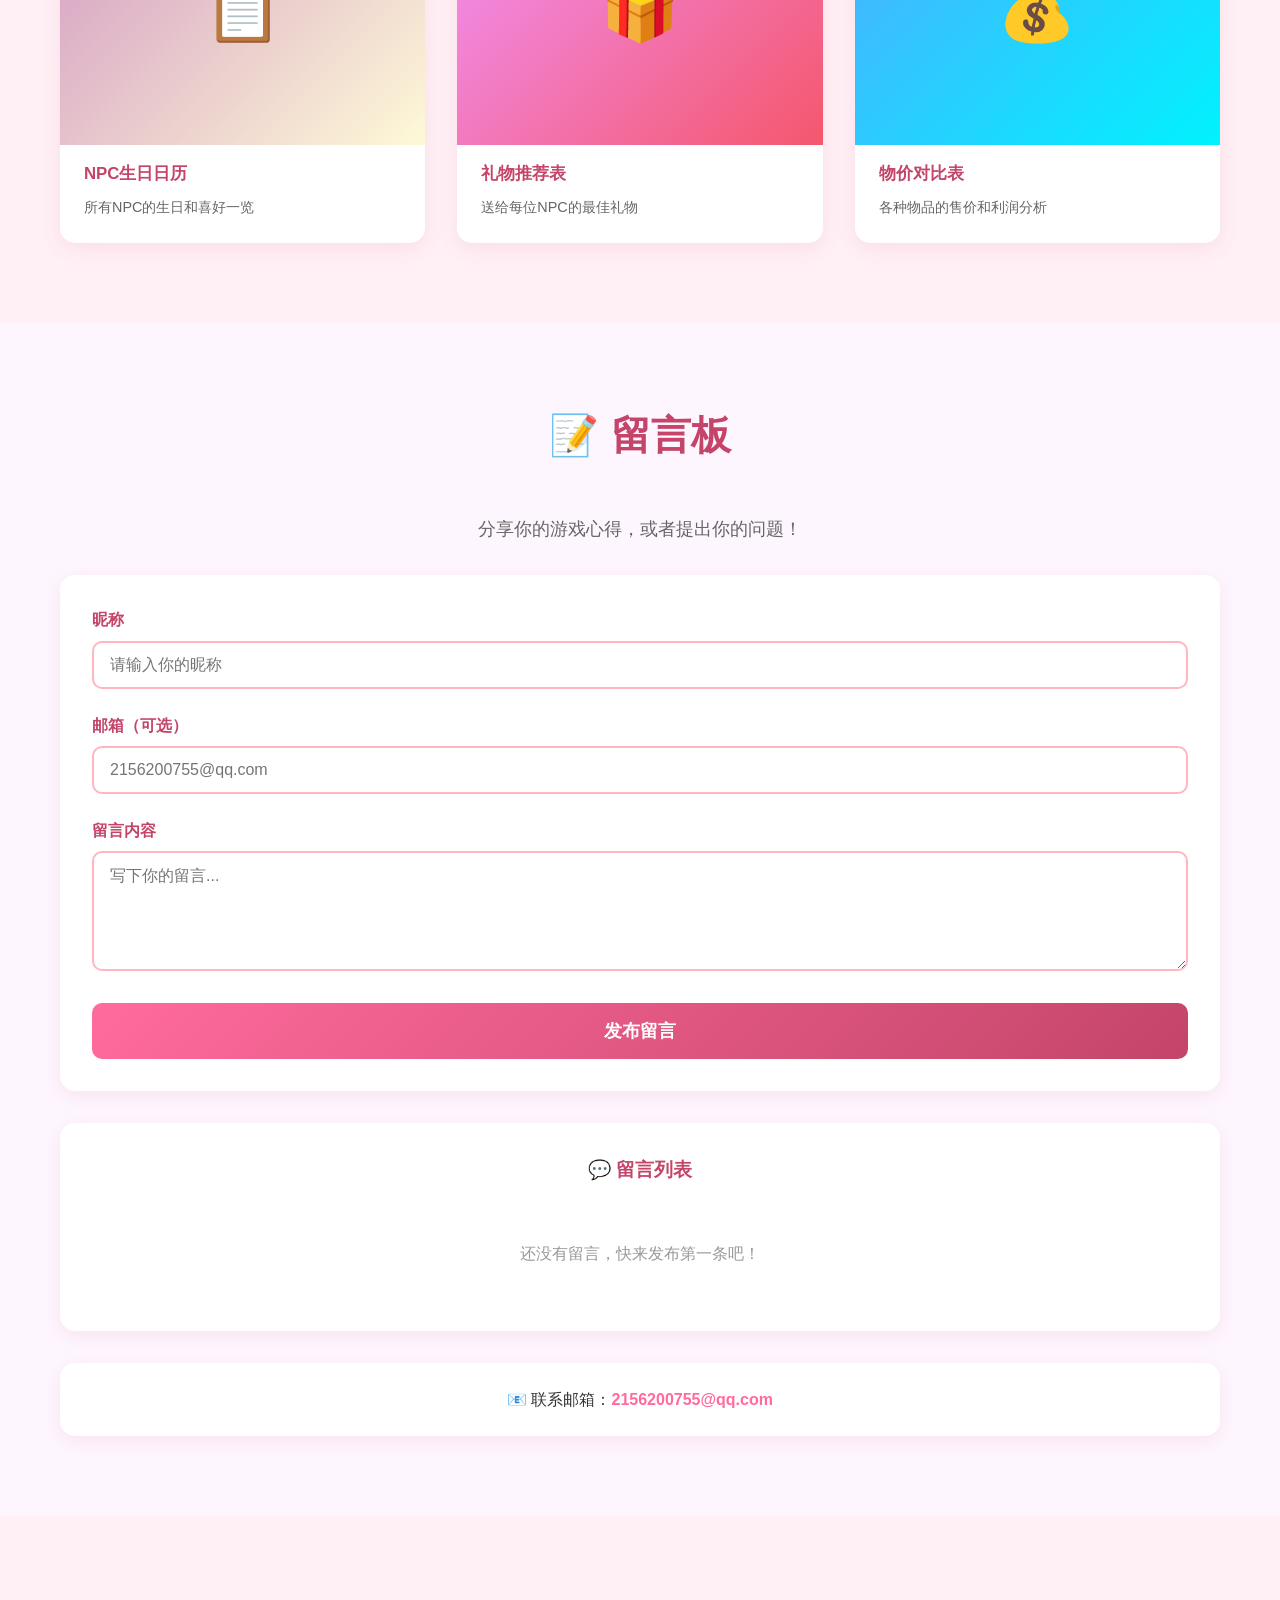
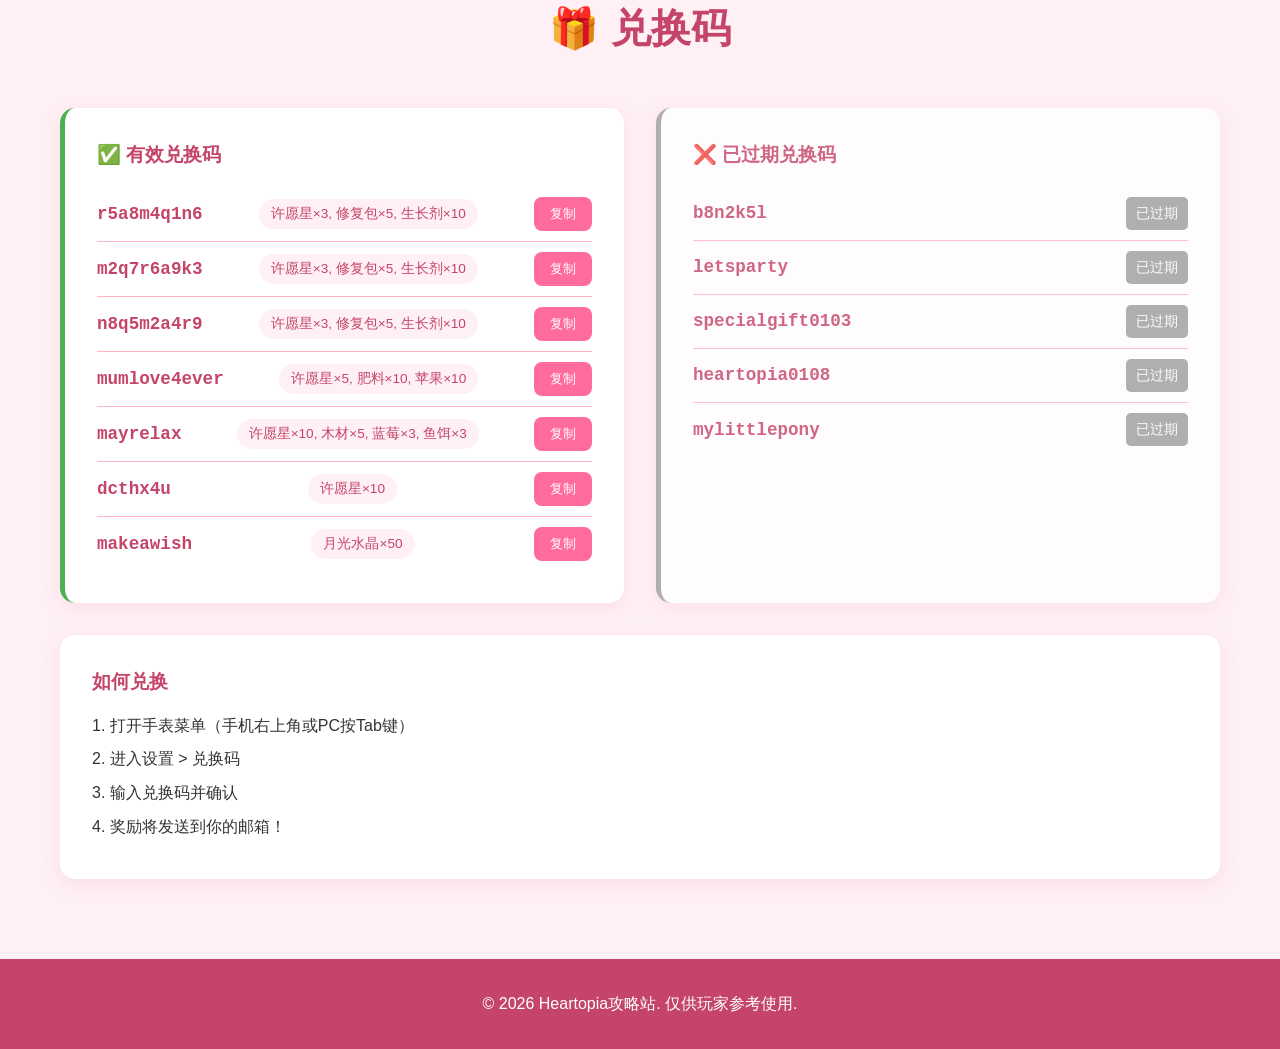
==== commit 07488f11: "添加钓鱼技巧视频" ====
--- a/heartopia.html
+++ b/heartopia.html
@@ -392,9 +392,7 @@
                 </div>
                 <div class="video-card">
                     <div class="video-thumbnail">
-                        <div class="video-placeholder">
-                            <span class="play-icon">▶</span>
-                        </div>
+                        <iframe class="bilibili-player" src="//player.bilibili.com/player.html?bvid=BV1Zveqe5Ewj&page=1&autoplay=0" scrolling="no" border="0" frameborder="no" framespacing="0" allowfullscreen="true"></iframe>
                     </div>
                     <div class="video-info">
                         <h4>钓鱼技巧详解</h4>
--- a/heartopia.css
+++ b/heartopia.css
@@ -0,0 +1,745 @@
+* {
+    margin: 0;
+    padding: 0;
+    box-sizing: border-box;
+}
+
+body {
+    font-family: 'Segoe UI', Tahoma, Geneva, Verdana, sans-serif;
+    line-height: 1.6;
+    color: #333;
+    background: #fef6ff;
+}
+
+.container {
+    max-width: 1200px;
+    margin: 0 auto;
+    padding: 0 20px;
+}
+
+header {
+    background: linear-gradient(135deg, #ff6b9d 0%, #c44569 100%);
+    color: white;
+    padding: 1rem 0;
+    position: sticky;
+    top: 0;
+    z-index: 1000;
+    box-shadow: 0 2px 10px rgba(0,0,0,0.1);
+}
+
+nav {
+    display: flex;
+    justify-content: space-between;
+    align-items: center;
+}
+
+.logo {
+    font-size: 1.5rem;
+    font-weight: bold;
+}
+
+.nav-links {
+    display: flex;
+    list-style: none;
+    gap: 2rem;
+}
+
+.nav-links a {
+    color: white;
+    text-decoration: none;
+    transition: opacity 0.3s;
+}
+
+.nav-links a:hover {
+    opacity: 0.8;
+}
+
+.hero {
+    background: linear-gradient(135deg, #ff6b9d 0%, #c44569 100%);
+    color: white;
+    padding: 100px 0;
+    text-align: center;
+}
+
+.hero h1 {
+    font-size: 3rem;
+    margin-bottom: 1rem;
+}
+
+.hero p {
+    font-size: 1.2rem;
+    margin-bottom: 2rem;
+}
+
+.btn {
+    display: inline-block;
+    background: white;
+    color: #ff6b9d;
+    padding: 12px 30px;
+    text-decoration: none;
+    border-radius: 30px;
+    font-weight: bold;
+    transition: transform 0.3s, box-shadow 0.3s;
+    border: none;
+    cursor: pointer;
+    font-size: 1rem;
+}
+
+.btn:hover {
+    transform: translateY(-2px);
+    box-shadow: 0 5px 20px rgba(0,0,0,0.2);
+}
+
+.section {
+    padding: 80px 0;
+}
+
+.section-alt {
+    background: #fff0f5;
+}
+
+.section-title {
+    text-align: center;
+    font-size: 2.5rem;
+    margin-bottom: 3rem;
+    color: #c44569;
+}
+
+.guide-grid {
+    display: grid;
+    grid-template-columns: repeat(auto-fit, minmax(280px, 1fr));
+    gap: 2rem;
+    margin-bottom: 3rem;
+}
+
+.guide-card {
+    background: white;
+    padding: 2rem;
+    border-radius: 15px;
+    box-shadow: 0 5px 20px rgba(196, 69, 105, 0.1);
+    transition: transform 0.3s, box-shadow 0.3s;
+}
+
+.guide-card:hover {
+    transform: translateY(-5px);
+    box-shadow: 0 10px 30px rgba(196, 69, 105, 0.2);
+}
+
+.guide-card h3 {
+    color: #c44569;
+    margin-bottom: 1rem;
+}
+
+.table-container {
+    background: white;
+    padding: 2rem;
+    border-radius: 15px;
+    box-shadow: 0 5px 20px rgba(196, 69, 105, 0.1);
+}
+
+.table-container h3 {
+    color: #c44569;
+    margin-bottom: 1.5rem;
+    text-align: center;
+}
+
+.dg-table {
+    width: 100%;
+    border-collapse: collapse;
+}
+
+.dg-table th,
+.dg-table td {
+    padding: 12px;
+    text-align: left;
+    border-bottom: 1px solid #ffb6c1;
+}
+
+.dg-table th {
+    background: #ff6b9d;
+    color: white;
+}
+
+.dg-table tr:hover {
+    background: #fff0f5;
+}
+
+.hobby-grid {
+    display: grid;
+    grid-template-columns: repeat(auto-fit, minmax(300px, 1fr));
+    gap: 2rem;
+}
+
+.hobby-card {
+    background: white;
+    padding: 2rem;
+    border-radius: 15px;
+    box-shadow: 0 5px 20px rgba(196, 69, 105, 0.1);
+    text-align: center;
+    transition: transform 0.3s, box-shadow 0.3s;
+    cursor: pointer;
+}
+
+.hobby-card:hover {
+    transform: translateY(-5px);
+    box-shadow: 0 10px 30px rgba(196, 69, 105, 0.2);
+}
+
+.hobby-icon {
+    font-size: 4rem;
+    margin-bottom: 1rem;
+}
+
+.hobby-card h3 {
+    color: #c44569;
+    margin-bottom: 0.5rem;
+}
+
+.codes-container {
+    display: grid;
+    grid-template-columns: repeat(auto-fit, minmax(300px, 1fr));
+    gap: 2rem;
+    margin-bottom: 2rem;
+}
+
+.code-card {
+    background: white;
+    padding: 2rem;
+    border-radius: 15px;
+    box-shadow: 0 5px 20px rgba(196, 69, 105, 0.1);
+}
+
+.code-card.active {
+    border-left: 5px solid #4caf50;
+}
+
+.code-card.expired {
+    border-left: 5px solid #9e9e9e;
+    opacity: 0.8;
+}
+
+.code-title {
+    font-weight: bold;
+    font-size: 1.2rem;
+    margin-bottom: 1rem;
+    color: #c44569;
+}
+
+.code-item {
+    display: flex;
+    justify-content: space-between;
+    align-items: center;
+    padding: 10px 0;
+    border-bottom: 1px solid #ffb6c1;
+}
+
+.code-item:last-child {
+    border-bottom: none;
+}
+
+.code {
+    font-family: monospace;
+    font-size: 1.1rem;
+    color: #c44569;
+    font-weight: bold;
+}
+
+.copy-btn {
+    background: #ff6b9d;
+    color: white;
+    border: none;
+    padding: 8px 16px;
+    border-radius: 8px;
+    cursor: pointer;
+    transition: background 0.3s;
+}
+
+.copy-btn:hover {
+    background: #c44569;
+}
+
+.expired-tag {
+    background: #9e9e9e;
+    color: white;
+    padding: 5px 10px;
+    border-radius: 5px;
+    font-size: 0.9rem;
+}
+
+.redeem-tip {
+    background: white;
+    padding: 2rem;
+    border-radius: 15px;
+    box-shadow: 0 5px 20px rgba(196, 69, 105, 0.1);
+}
+
+.redeem-tip h3 {
+    color: #c44569;
+    margin-bottom: 1rem;
+}
+
+.redeem-tip p {
+    margin: 0.5rem 0;
+}
+
+footer {
+    background: #c44569;
+    color: white;
+    text-align: center;
+    padding: 2rem 0;
+}
+
+.section-subtitle {
+    text-align: center;
+    font-size: 1.1rem;
+    color: #666;
+    margin-bottom: 2rem;
+}
+
+.fishing-tips {
+    display: grid;
+    grid-template-columns: repeat(auto-fit, minmax(300px, 1fr));
+    gap: 1.5rem;
+    margin-bottom: 2rem;
+}
+
+.tip-box {
+    background: white;
+    padding: 1.5rem;
+    border-radius: 15px;
+    box-shadow: 0 5px 20px rgba(196, 69, 105, 0.1);
+}
+
+.tip-box h3 {
+    color: #c44569;
+    margin-bottom: 1rem;
+    font-size: 1.1rem;
+}
+
+.fish-table {
+    width: 100%;
+    border-collapse: collapse;
+}
+
+.fish-table th,
+.fish-table td {
+    padding: 12px;
+    text-align: left;
+    border-bottom: 1px solid #ffb6c1;
+}
+
+.fish-table th {
+    background: #ff6b9d;
+    color: white;
+}
+
+.fish-table tr:hover {
+    background: #fff0f5;
+}
+
+.recipe-categories {
+    display: flex;
+    flex-wrap: wrap;
+    gap: 0.5rem;
+    justify-content: center;
+    margin-bottom: 2rem;
+}
+
+.category-btn {
+    background: white;
+    color: #c44569;
+    border: 2px solid #ffb6c1;
+    padding: 8px 20px;
+    border-radius: 20px;
+    cursor: pointer;
+    transition: all 0.3s;
+    font-size: 0.95rem;
+}
+
+.category-btn:hover,
+.category-btn.active {
+    background: #ff6b9d;
+    color: white;
+    border-color: #ff6b9d;
+}
+
+.recipe-list {
+    display: grid;
+    grid-template-columns: repeat(auto-fit, minmax(280px, 1fr));
+    gap: 1.5rem;
+}
+
+.recipe-card-small {
+    background: white;
+    padding: 1.5rem;
+    border-radius: 15px;
+    box-shadow: 0 5px 20px rgba(196, 69, 105, 0.1);
+    transition: transform 0.3s;
+}
+
+.recipe-card-small:hover {
+    transform: translateY(-5px);
+}
+
+.recipe-card-small h4 {
+    color: #c44569;
+    margin-bottom: 0.5rem;
+    font-size: 1.1rem;
+}
+
+.recipe-card-small p {
+    margin: 0.3rem 0;
+    font-size: 0.9rem;
+}
+
+.npc-grid {
+    display: grid;
+    grid-template-columns: repeat(auto-fit, minmax(300px, 1fr));
+    gap: 1.5rem;
+    margin-bottom: 2rem;
+}
+
+.npc-card {
+    background: white;
+    padding: 1.5rem;
+    border-radius: 15px;
+    box-shadow: 0 5px 20px rgba(196, 69, 105, 0.1);
+    text-align: center;
+    transition: transform 0.3s;
+}
+
+.npc-card:hover {
+    transform: translateY(-5px);
+}
+
+.npc-avatar {
+    font-size: 3.5rem;
+    margin-bottom: 1rem;
+}
+
+.npc-card h4 {
+    color: #c44569;
+    margin-bottom: 0.8rem;
+    font-size: 1.1rem;
+}
+
+.npc-card p {
+    margin: 0.4rem 0;
+    font-size: 0.9rem;
+}
+
+.friendship-tips {
+    background: white;
+    padding: 2rem;
+    border-radius: 15px;
+    box-shadow: 0 5px 20px rgba(196, 69, 105, 0.1);
+}
+
+.friendship-tips h3 {
+    color: #c44569;
+    margin-bottom: 1.5rem;
+    text-align: center;
+}
+
+.tips-row {
+    display: grid;
+    grid-template-columns: repeat(auto-fit, minmax(250px, 1fr));
+    gap: 1.5rem;
+}
+
+.tip-item {
+    text-align: center;
+    padding: 1rem;
+}
+
+.tip-icon {
+    font-size: 2.5rem;
+    display: block;
+    margin-bottom: 0.8rem;
+}
+
+.tip-item p {
+    margin: 0;
+}
+
+.reward-tag {
+    background: #fff0f5;
+    color: #c44569;
+    padding: 4px 12px;
+    border-radius: 15px;
+    font-size: 0.85rem;
+    margin: 0 1rem;
+}
+
+.video-grid {
+    display: grid;
+    grid-template-columns: repeat(auto-fit, minmax(320px, 1fr));
+    gap: 2rem;
+    margin-bottom: 2rem;
+}
+
+.video-card {
+    background: white;
+    border-radius: 15px;
+    overflow: hidden;
+    box-shadow: 0 5px 20px rgba(196, 69, 105, 0.1);
+    transition: transform 0.3s, box-shadow 0.3s;
+    cursor: pointer;
+}
+
+.video-card:hover {
+    transform: translateY(-8px);
+    box-shadow: 0 10px 30px rgba(196, 69, 105, 0.2);
+}
+
+.video-thumbnail {
+    position: relative;
+    aspect-ratio: 16/9;
+    overflow: hidden;
+}
+
+.video-placeholder {
+    width: 100%;
+    height: 100%;
+    background: linear-gradient(135deg, #ff6b9d 0%, #c44569 100%);
+    display: flex;
+    align-items: center;
+    justify-content: center;
+}
+
+.bilibili-player {
+    width: 100%;
+    height: 100%;
+    border: none;
+}
+
+.play-icon {
+    font-size: 4rem;
+    color: white;
+    transition: transform 0.3s;
+}
+
+.video-card:hover .play-icon {
+    transform: scale(1.2);
+}
+
+.video-info {
+    padding: 1.5rem;
+}
+
+.video-info h4 {
+    color: #c44569;
+    margin-bottom: 0.5rem;
+    font-size: 1.1rem;
+}
+
+.video-info p {
+    color: #666;
+    font-size: 0.9rem;
+    margin-bottom: 0.8rem;
+    line-height: 1.5;
+}
+
+.video-duration {
+    color: #999;
+    font-size: 0.85rem;
+}
+
+.gallery-grid {
+    display: grid;
+    grid-template-columns: repeat(auto-fit, minmax(280px, 1fr));
+    gap: 2rem;
+}
+
+.gallery-item {
+    background: white;
+    border-radius: 15px;
+    overflow: hidden;
+    box-shadow: 0 5px 20px rgba(196, 69, 105, 0.1);
+    transition: transform 0.3s, box-shadow 0.3s;
+    cursor: pointer;
+}
+
+.gallery-item:hover {
+    transform: translateY(-8px);
+    box-shadow: 0 10px 30px rgba(196, 69, 105, 0.2);
+}
+
+.gallery-placeholder {
+    width: 100%;
+    aspect-ratio: 4/3;
+    display: flex;
+    align-items: center;
+    justify-content: center;
+    font-size: 4rem;
+}
+
+.gallery-title {
+    padding: 1rem 1.5rem 0.5rem;
+    color: #c44569;
+    font-weight: bold;
+    font-size: 1.05rem;
+}
+
+.gallery-desc {
+    padding: 0 1.5rem 1.5rem;
+    color: #666;
+    font-size: 0.9rem;
+}
+
+.guestbook-form {
+    background: white;
+    padding: 2rem;
+    border-radius: 15px;
+    box-shadow: 0 5px 20px rgba(196, 69, 105, 0.1);
+    margin-bottom: 2rem;
+}
+
+.form-group {
+    margin-bottom: 1.5rem;
+}
+
+.form-group label {
+    display: block;
+    color: #c44569;
+    font-weight: bold;
+    margin-bottom: 0.5rem;
+    font-size: 1rem;
+}
+
+.form-group input,
+.form-group textarea {
+    width: 100%;
+    padding: 0.8rem 1rem;
+    border: 2px solid #ffb6c1;
+    border-radius: 10px;
+    font-size: 1rem;
+    transition: border-color 0.3s;
+    font-family: inherit;
+}
+
+.form-group input:focus,
+.form-group textarea:focus {
+    outline: none;
+    border-color: #ff6b9d;
+}
+
+.form-group textarea {
+    resize: vertical;
+    min-height: 120px;
+}
+
+.submit-btn {
+    width: 100%;
+    padding: 1rem;
+    background: linear-gradient(135deg, #ff6b9d 0%, #c44569 100%);
+    color: white;
+    border: none;
+    border-radius: 10px;
+    font-size: 1.1rem;
+    font-weight: bold;
+    cursor: pointer;
+    transition: transform 0.3s, box-shadow 0.3s;
+}
+
+.submit-btn:hover {
+    transform: translateY(-2px);
+    box-shadow: 0 5px 20px rgba(196, 69, 105, 0.3);
+}
+
+.messages-container {
+    background: white;
+    padding: 2rem;
+    border-radius: 15px;
+    box-shadow: 0 5px 20px rgba(196, 69, 105, 0.1);
+    margin-bottom: 2rem;
+}
+
+.message-card {
+    padding: 1.5rem;
+    border-bottom: 1px solid #ffb6c1;
+    transition: background 0.3s;
+}
+
+.message-card:last-child {
+    border-bottom: none;
+}
+
+.message-card:hover {
+    background: #fff0f5;
+}
+
+.message-header {
+    display: flex;
+    justify-content: space-between;
+    align-items: center;
+    margin-bottom: 0.8rem;
+}
+
+.message-author {
+    font-weight: bold;
+    color: #c44569;
+    font-size: 1.1rem;
+}
+
+.message-time {
+    color: #999;
+    font-size: 0.85rem;
+}
+
+.message-content {
+    color: #333;
+    line-height: 1.6;
+    font-size: 1rem;
+}
+
+.contact-info {
+    text-align: center;
+    padding: 1.5rem;
+    background: white;
+    border-radius: 15px;
+    box-shadow: 0 5px 20px rgba(196, 69, 105, 0.1);
+}
+
+.contact-info a {
+    color: #ff6b9d;
+    text-decoration: none;
+    font-weight: bold;
+    transition: color 0.3s;
+}
+
+.contact-info a:hover {
+    color: #c44569;
+}
+
+.empty-message {
+    text-align: center;
+    color: #999;
+    padding: 2rem;
+    font-size: 1rem;
+}
+
+@media (max-width: 768px) {
+    .nav-links {
+        gap: 0.8rem;
+        font-size: 0.9rem;
+    }
+    
+    .hero h1 {
+        font-size: 2rem;
+    }
+    
+    .section-title {
+        font-size: 2rem;
+    }
+    
+    .code-item {
+        flex-direction: column;
+        gap: 0.8rem;
+        align-items: flex-start;
+    }
+    
+    .reward-tag {
+        margin: 0;
+    }
+}
